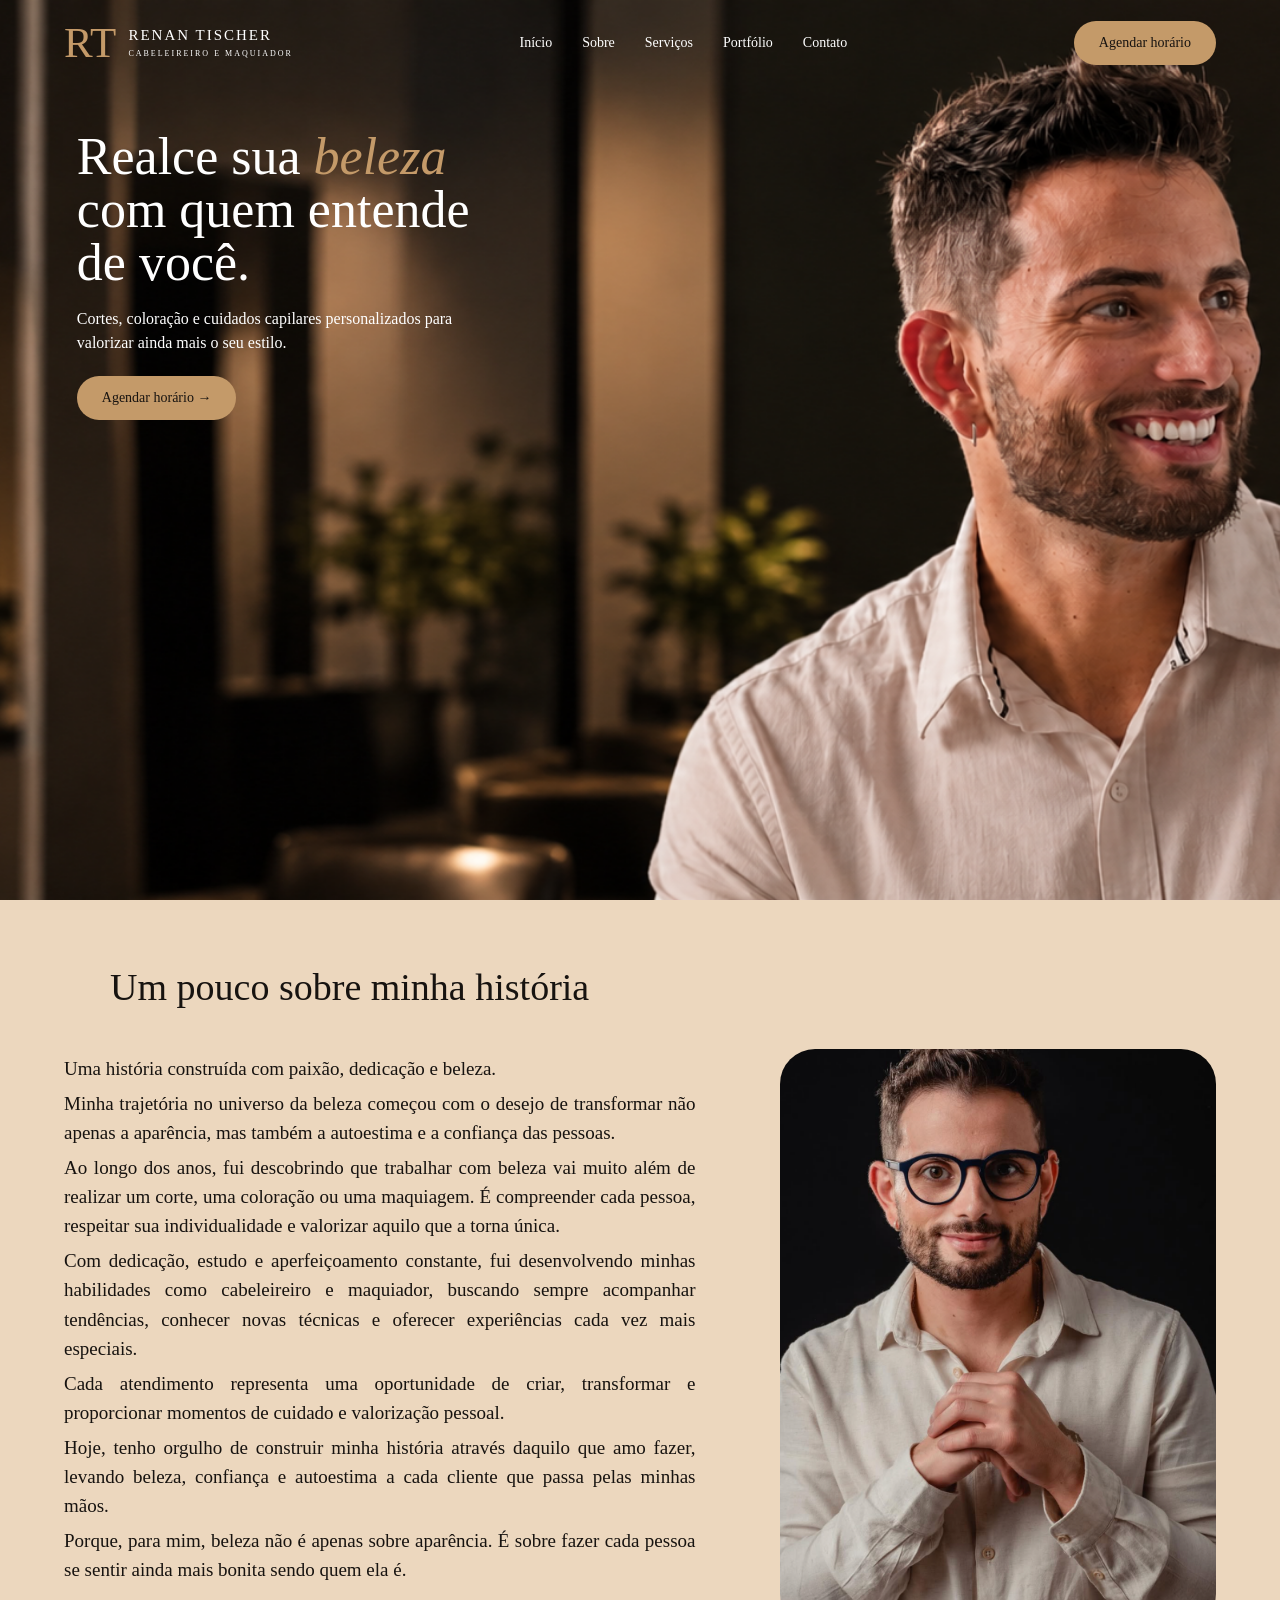
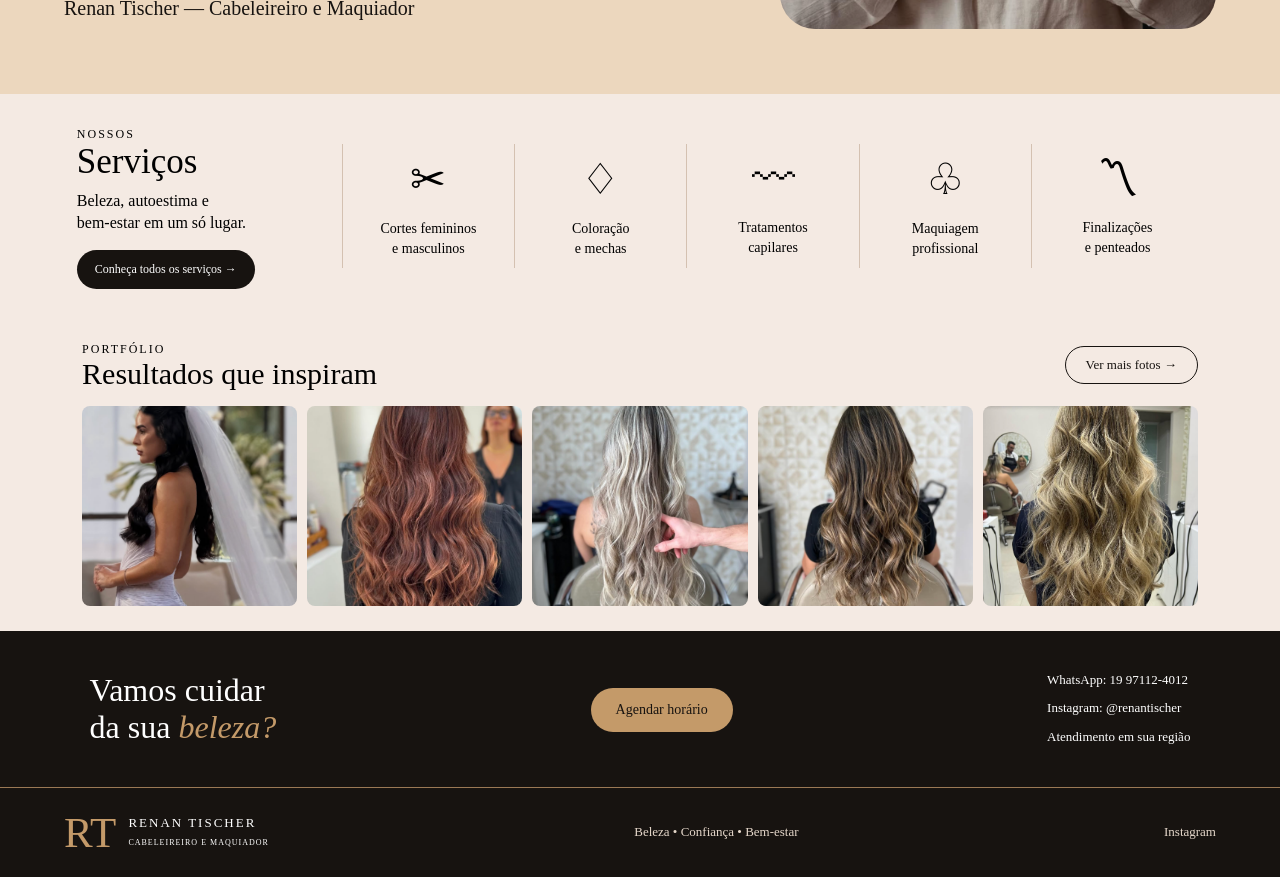
==== index.html @ e6a97f27 "primeiro commit" ====
<!DOCTYPE html>
<html lang="pt-br">
<head>
    <meta charset="UTF-8">
    <meta name="viewport" content="width=device-width, initial-scale=1.0">
    <title>Renan Tischer | Cabeleireiro e Maquiador</title>
    <link rel="stylesheet" href="style.css">
</head>

<body>

    <!-- INÍCIO -->
    <section class="inicio" id="inicio">

        <div class="container-inicio">

        

            <header class="menu">
                <div class="logo">
                    <span>RT</span>
                    <div>
                        <h2>RENAN TISCHER</h2>
                        <p>CABELEIREIRO E MAQUIADOR</p>
                    </div>
                </div>

                <nav>
                    <a href="#inicio">Início</a>
                    <a href="#historia">Sobre</a>
                    <a href="#servicos">Serviços</a>
                    <a href="#portfolio">Portfólio</a>
                    <a href="#contato">Contato</a>
                </nav>

               <a href="#contato" class="btn-whatsapp botao-menu">
                    Agendar horário
                </a>
            </header>

            <div class="conteudo-inicio">
                <div class="texto-inicio">
                    <h1>Realce sua <span>beleza</span><br>
                        com quem entende<br>
                        de você.
                    </h1>

                    <p>
                        Cortes, coloração e cuidados capilares personalizados
                        para valorizar ainda mais o seu estilo.
                    </p>

                    <a href="#contato" class="btn-whatsapp botao-dourado">
                        Agendar horário →
                    </a>
                </div>
            </div>

        </div>

    </section>


    <!-- HISTÓRIA -->
<section class="historia" id="historia">

    <div class="titulo-historia">
        <h2>Um pouco sobre minha história</h2>
    </div>

    <div class="texto-historia">

        <div class="texto-biografia">
            <p>
                Uma história construída com paixão, dedicação e beleza.
            </p>

            <p>
                Minha trajetória no universo da beleza começou com o desejo
                de transformar não apenas a aparência, mas também a autoestima
                e a confiança das pessoas.
            </p>

            <p>
                Ao longo dos anos, fui descobrindo que trabalhar com beleza
                vai muito além de realizar um corte, uma coloração ou uma
                maquiagem. É compreender cada pessoa, respeitar sua
                individualidade e valorizar aquilo que a torna única.
            </p>

            <p>
                Com dedicação, estudo e aperfeiçoamento constante, fui
                desenvolvendo minhas habilidades como cabeleireiro e
                maquiador, buscando sempre acompanhar tendências, conhecer
                novas técnicas e oferecer experiências cada vez mais especiais.
            </p>

            <p>
                Cada atendimento representa uma oportunidade de criar,
                transformar e proporcionar momentos de cuidado e
                valorização pessoal.
            </p>

            <p>
                Hoje, tenho orgulho de construir minha história através
                daquilo que amo fazer, levando beleza, confiança e autoestima
                a cada cliente que passa pelas minhas mãos.
            </p>

            <p>
                Porque, para mim, beleza não é apenas sobre aparência.
                É sobre fazer cada pessoa se sentir ainda mais bonita
                sendo quem ela é.
            </p>

            <h3>Renan Tischer — Cabeleireiro e Maquiador</h3>
        </div>

        <div class="foto-renan">
            <img src="imagens/foto-renan.png" alt="Renan Tischer">
        </div>

    </div>

</section>



    <!-- SERVIÇOS -->
    <section class="servicos" id="servicos">

        <div class="titulo-servicos">
            <span>NOSSOS</span>
            <h2>Serviços</h2>
            <p>Beleza, autoestima e<br> bem-estar em um só lugar.</p>
            <a href="#contato">Conheça todos os serviços →</a>
        </div>

        <div class="lista-servicos">

            <div class="servico">
                <span>✂</span>
                <p>Cortes femininos<br> e masculinos</p>
            </div>

            <div class="servico">
                <span>♢</span>
                <p>Coloração<br> e mechas</p>
            </div>

            <div class="servico">
                <span>〰</span>
                <p>Tratamentos<br> capilares</p>
            </div>

            <div class="servico">
                <span>♧</span>
                <p>Maquiagem<br> profissional</p>
            </div>

            <div class="servico">
                <span>〽</span>
                <p>Finalizações<br> e penteados</p>
            </div>

        </div>

    </section>


    <!-- PORTFÓLIO -->
    <section class="portfolio" id="portfolio">

        <div class="titulo-portfolio">
            <div>
                <span>PORTFÓLIO</span>
                <h2>Resultados que inspiram</h2>
            </div>

            <a href="https://www.instagram.com/renantischer/"
               target="_blank">Ver mais fotos →</a>
        </div>

        <div class="fotos-portfolio">
            <img src="imagens/noiva.png" alt="Penteado de noiva">
            <img src="imagens/penteadofeminino.png" alt="Penteado feminino">
            <img src="imagens/cabelocacheado.png" alt="Cabelos cacheados">
            <img src="imagens/peteadomecha.png" alt="Cabelos com mechas">
            <img src="imagens/loiro.png" alt="Cabelos com mechas">
                
        </div>

    </section>








    <!-- CONTATO -->
    <section class="contato" id="contato">

        <h2>Vamos cuidar<br> da sua <span>beleza?</span></h2>

        <a href="#" target="_blank" class="btn-whatsapp botao-dourado">
            Agendar horário
        </a>

        <div class="informacoes">
            <p>WhatsApp: 19 97112-4012</p>
            <p>Instagram: @renantischer</p>
            <p>Atendimento em sua região</p>
        </div>

    </section>


    <!-- RODAPÉ -->
    <footer>

        <div class="logo-rodape">
            <span>RT</span>
            <div>
                <h3>RENAN TISCHER</h3>
                <small>CABELEIREIRO E MAQUIADOR</small>
            </div>
        </div>

        <p>Beleza • Confiança • Bem-estar</p>

        <a href="https://www.instagram.com/renantischer/"
           target="_blank">Instagram</a>

    </footer>

    <script src="script.js"></script>

</body>
</html>
---- style.css ----
/* CONFIGURAÇÕES GERAIS */

* {
    margin: 0;
    padding: 0;
    box-sizing: border-box;
}

html, body {
    width: 100%;
    min-height: 100%;
}

body {
    overflow-x: hidden;
}

/* INÍCIO */

.inicio {
    width: 100%;
    height: 100vh;
    min-height: 700px;
}

.container-inicio {
    width: 100%;
    height: 100%;
    min-height: 700px;

    background-image: url("imagens/image.png");
    background-size: cover;
    background-position: center center;
    background-repeat: no-repeat;

        color: white;
    position: relative;
}


/* MENU */

.menu {
    width: 100%;
    height: 85px;
    padding: 0 5%;

    display: flex;
    align-items: center;
    justify-content: space-between;
}

.logo,
.logo-rodape {
    display: flex;
    align-items: center;
    gap: 12px;
}

.logo > span,
.logo-rodape > span {
    font-family: Georgia, serif;
    font-size: 43px;
    color: #c49a69;
}

.logo h2 {
    font-size: 15px;
    letter-spacing: 2px;
    font-weight: 400;
}

.logo p {
    font-size: 8px;
    letter-spacing: 2px;
    margin-top: 5px;
}

.menu nav {
    display: flex;
    gap: 30px;
}

.menu nav a {
    color: white;
    text-decoration: none;
    font-size: 14px;
    transition: 0.3s;
}

.menu nav a:hover {
    color: #c49a69;
}

.botao-menu,
.botao-dourado {
    background: #c49a69;
    color: #171310;
    text-decoration: none;
    border-radius: 30px;
    padding: 14px 25px;
    font-size: 14px;
    display: inline-block;
    transition: 0.3s;
}

.botao-menu:hover,
.botao-dourado:hover {
    background: #e0b98b;
}


/* TEXTO INICIAL */

.conteudo-inicio {
    padding: 45px 6%;
}

.texto-inicio {
    max-width: 530px;
}

.texto-inicio h1 {
    font-family: Georgia, serif;
    font-size: 52px;
    font-weight: normal;
    line-height: 1.02;
}

.texto-inicio h1 span,
.contato h2 span {
    color: #c49a69;
    font-style: italic;
}

.texto-inicio p {
    font-size: 16px;
    line-height: 1.5;
    margin: 18px 0;
    max-width: 430px;
}

.botao-dourado {
    margin-top: 3px;
}


/* SERVIÇOS */

.servicos {
    display: flex;
    align-items: center;
    padding: 30px 6%;
    gap: 35px;
    background: #f4eae3;
}

.titulo-servicos {
    min-width: 230px;
}

.titulo-servicos span,
.titulo-portfolio span,
.depoimentos span {
    font-size: 12px;
    letter-spacing: 2px;
}

.titulo-servicos h2,
.titulo-portfolio h2,
.depoimentos h2 {
    font-family: Georgia, serif;
    font-size: 35px;
    font-weight: normal;
}

.titulo-servicos p {
    margin: 8px 0 15px;
    line-height: 1.4;
}

.titulo-servicos a {
    display: inline-block;
    background: #171310;
    color: white;
    text-decoration: none;
    padding: 12px 18px;
    border-radius: 25px;
    font-size: 12px;
}

.lista-servicos {
    flex: 1;
    display: flex;
    justify-content: space-between;
}

.servico {
    flex: 1;
    text-align: center;
    border-left: 1px solid #d4c1b1;
    padding: 10px;
}

.servico span {
    display: block;
    font-size: 43px;
    margin-bottom: 15px;
}

.servico p {
    font-size: 14px;
    line-height: 1.4;
}


/* PORTFÓLIO */

.portfolio {
    padding: 20px 6px 25px;
    background: #f4eae3;
}

.titulo-portfolio {
    display: flex;
    justify-content: space-between;
    align-items: center;
    padding: 0 6%;
    margin-bottom: 15px;
}

.titulo-portfolio h2 {
    font-size: 30px;
}

.titulo-portfolio a {
    text-decoration: none;
    color: #171310;
    border: 1px solid #171310;
    border-radius: 25px;
    padding: 10px 20px;
    font-size: 13px;
}

.fotos-portfolio {
    display: grid;
    grid-template-columns: repeat(5, 1fr);
    gap: 10px;
    padding: 0 6%;
}

.fotos-portfolio img {
    width: 100%;
    height: 200px;
    object-fit: cover;
    border-radius: 8px;
}



/* HISTÓRIA */

.historia {
    width: 100%;
    min-height: 650px;
    background-color: #ecd7be;
    padding: 65px 5%;

}

/* TÍTULO */

.titulo-historia {
    width: 100%;
    margin-bottom: 40px;
    padding-left: 4%;
}

.titulo-historia h2 {
    font-size: 38px;
    font-weight: 400;
    color: #171310;
}

/* CONTEÚDO */

.texto-historia {
    display: flex;
    align-items: center;
    justify-content: space-between;
    gap: 65px;
    width: 100%;
}

/* TEXTO */

.texto-biografia {
    width: 58%;
    color: #171310;
    font-size: 19px;
    line-height: 1.55;
    text-align: justify;
}

.texto-biografia p {
    margin-bottom: 5px;
}

.texto-biografia h3 {
    font-size: 20px;
    font-weight: 400;
    margin-top: 8px;
}

/* FOTO */

.foto-renan {
    margin-left: 20px;
    width: 40%;
    height: 580px;
    overflow: hidden;
    border-radius: 35px;
}

.foto-renan img {
    width: 100%;
    height: 100%;
    object-fit: cover;
    object-position: center;
    display: block;
}



/* CONTATO */

.contato {
    background: #171310;
    color: white;
    padding: 35px 7%;
    display: flex;
    align-items: center;
    justify-content: space-between;
    gap: 20px;
}

.contato h2 {
    font-family: Georgia, serif;
    font-size: 32px;
    font-weight: normal;
}

.informacoes {
    font-size: 13px;
    line-height: 2.2;
}


/* RODAPÉ */

footer {
    background: #171310;
    color: white;
    border-top: 1px solid #9b7955;
    padding: 20px 5%;

    display: flex;
    align-items: center;
    justify-content: space-between;
}

.logo-rodape h3 {
    font-size: 13px;
    font-weight: normal;
    letter-spacing: 2px;
}

.logo-rodape small {
    font-size: 8px;
    letter-spacing: 1px;
}

footer p,
footer a {
    color: #e5d7ca;
    font-size: 13px;
}

footer a {
    text-decoration: none;
}




/* =================================
   RESPONSIVIDADE - TABLETS
================================= */

@media (max-width: 900px) {

    /* MENU */
    .menu {
        padding: 0 3%;
    }

    .menu nav {
        gap: 15px;
    }

    .menu nav a {
        font-size: 12px;
    }

    /* SERVIÇOS */
    .servicos {
        flex-direction: column;
        align-items: flex-start;
    }

    .lista-servicos {
        width: 100%;
    }

    /* PORTFÓLIO */
    .fotos-portfolio {
        grid-template-columns: repeat(3, 1fr);
    }

    /* HISTÓRIA */
    .texto-historia {
        gap: 30px;
    }

    .texto-biografia {
        font-size: 16px;
    }

    .foto-renan {
        margin-left: 0;
    }
}


/* =================================
   RESPONSIVIDADE - CELULARES
================================= */

@media (max-width: 600px) {

    /* INÍCIO */
    .inicio {
        height: 100svh;
        min-height: 600px;
    }

    .container-inicio {
        height: 100%;
        min-height: 600px;
        background-position: 65% center;
    }

    /* MENU */
    .menu {
        height: auto;
        padding: 12px 15px;
        flex-wrap: wrap;
        gap: 12px;
    }

    .logo {
        gap: 6px;
    }

    .logo > span {
        font-size: 32px;
    }

    .logo h2 {
        font-size: 11px;
        letter-spacing: 1px;
    }

    .logo p {
        font-size: 7px;
    }

    .menu nav {
        order: 3;
        width: 100%;
        display: flex;
        gap: 20px;
        overflow-x: auto;
        white-space: nowrap;
        padding: 10px 0;
        scrollbar-width: none;
    }

    .menu nav::-webkit-scrollbar {
        display: none;
    }

    .menu nav a {
        font-size: 12px;
        flex-shrink: 0;
    }

    .botao-menu {
        padding: 10px 13px;
        font-size: 11px;
    }

    /* TEXTO INICIAL */
    .conteudo-inicio {
        padding: 65px 20px;
    }

    .texto-inicio {
        max-width: 100%;
    }

    .texto-inicio h1 {
        font-size: 36px;
        line-height: 1.08;
    }

    .texto-inicio p {
        font-size: 14px;
        max-width: 280px;
    }

    /* HISTÓRIA */
    .historia {
        padding: 40px 6%;
        min-height: auto;
    }

    .titulo-historia {
        padding-left: 0;
        margin-bottom: 25px;
    }

    .titulo-historia h2 {
        font-size: 27px;
    }

    .texto-historia {
        flex-direction: column;
        gap: 25px;
    }

    .texto-biografia {
        width: 100%;
        font-size: 15px;
        line-height: 1.6;
        text-align: left;
    }

    .foto-renan {
        width: 100%;
        height: 350px;
        margin-left: 0;
    }

    /* SERVIÇOS */
    .servicos {
        padding: 35px 6%;
        gap: 25px;
    }

    .titulo-servicos {
        min-width: 0;
    }

    .titulo-servicos h2 {
        font-size: 30px;
    }

    .lista-servicos {
        display: grid;
        grid-template-columns: repeat(2, 1fr);
        width: 100%;
        gap: 15px;
    }

    .servico {
        border-left: none;
        border-bottom: 1px solid #d4c1b1;
        padding: 15px 5px;
    }

    .servico span {
        font-size: 36px;
    }

    /* PORTFÓLIO */
    .portfolio {
        padding: 25px 0;
    }

    .titulo-portfolio {
        flex-direction: column;
        align-items: flex-start;
        gap: 12px;
        padding: 0 6%;
    }

    .titulo-portfolio h2 {
        font-size: 26px;
    }

    .fotos-portfolio {
        grid-template-columns: repeat(2, 1fr);
        gap: 8px;
        padding: 0 15px;
    }

    .fotos-portfolio img {
        height: 160px;
    }

    /* DEPOIMENTOS */
    .depoimentos {
        flex-direction: column;
        align-items: flex-start;
        gap: 20px;
        padding: 30px 6%;
    }

    /* CONTATO */
    .contato {
        flex-direction: column;
        align-items: flex-start;
        padding: 35px 7%;
        gap: 20px;
    }

    .contato h2 {
        font-size: 29px;
    }

    .informacoes {
        font-size: 12px;
    }

    /* RODAPÉ */
    footer {
        flex-direction: column;
        align-items: flex-start;
        gap: 20px;
        padding: 25px 6%;
    }
}


/* =================================
   CELULARES PEQUENOS
================================= */

@media (max-width: 380px) {

    .texto-inicio h1 {
        font-size: 31px;
    }

    .logo h2 {
        font-size: 10px;
    }

    .botao-menu {
        padding: 9px 10px;
        font-size: 10px;
    }

    .titulo-historia h2 {
        font-size: 24px;
    }

    .fotos-portfolio img {
        height: 135px;
    }

}
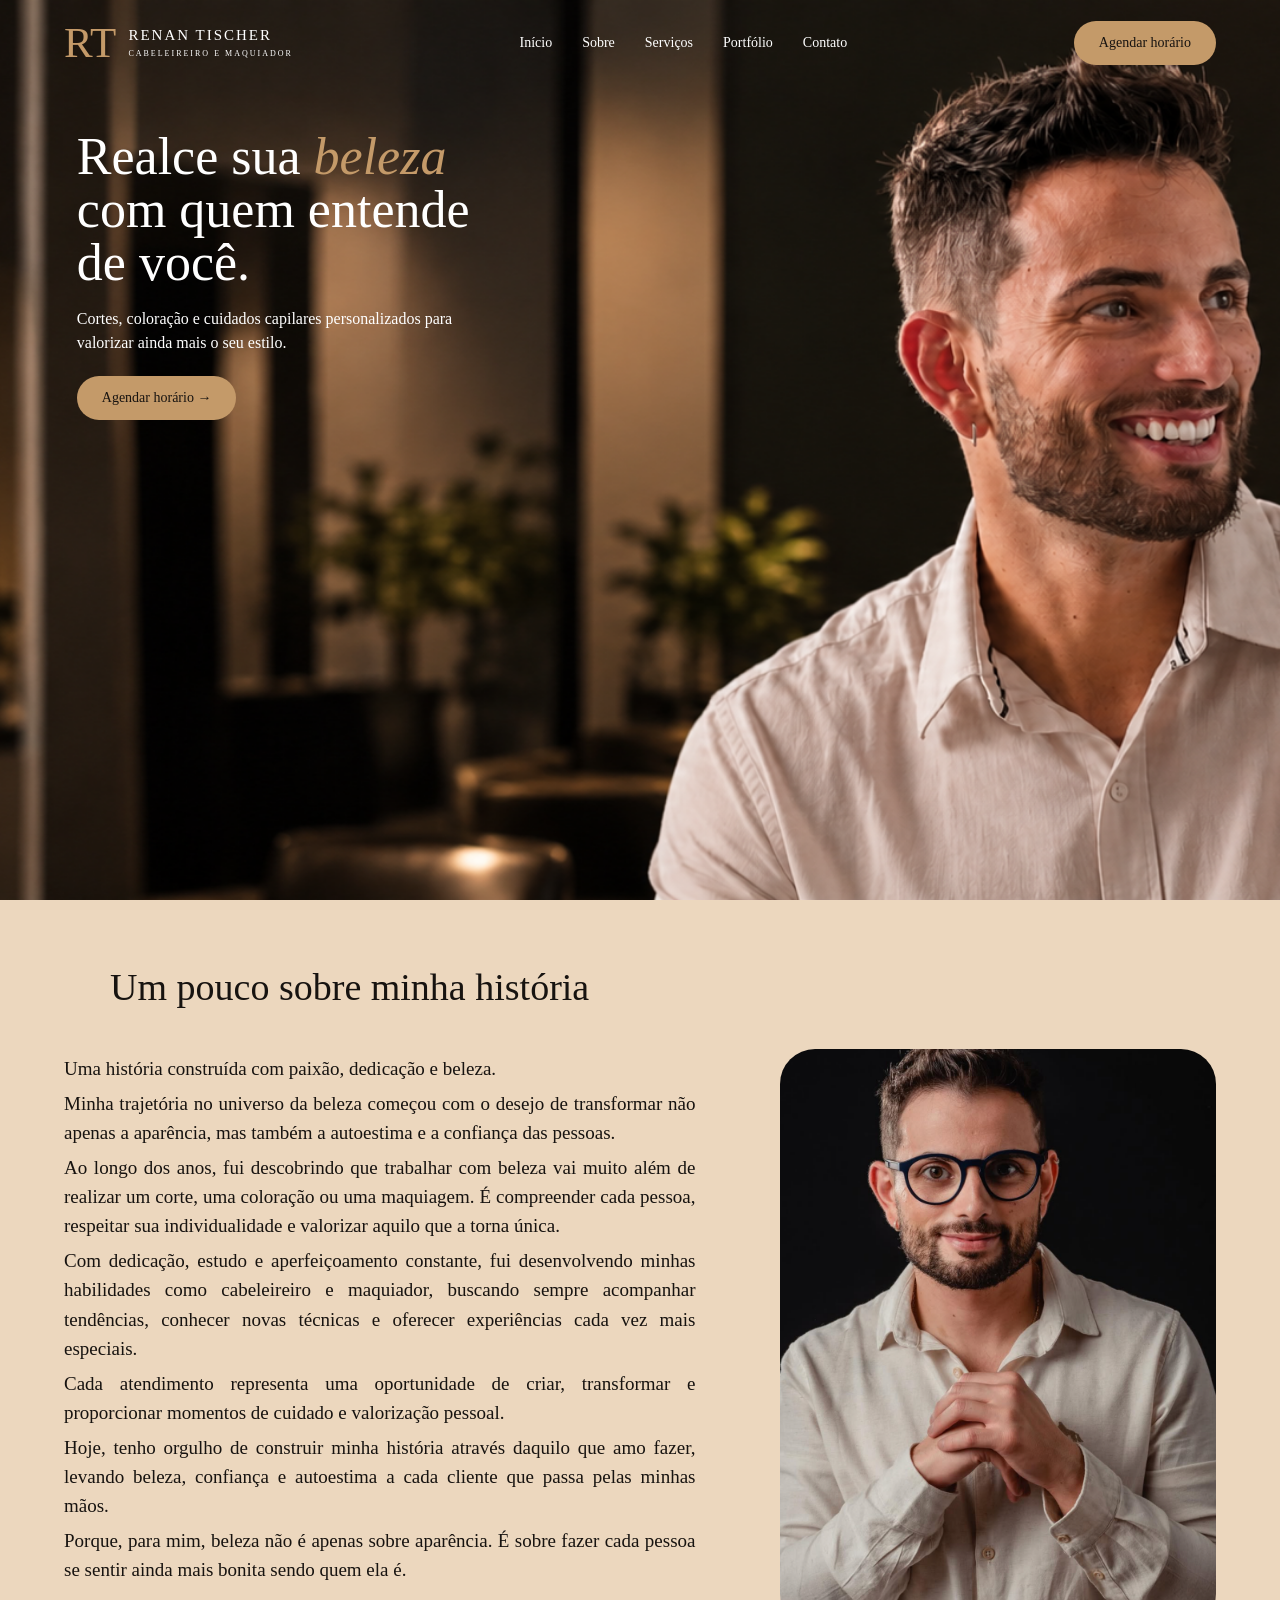
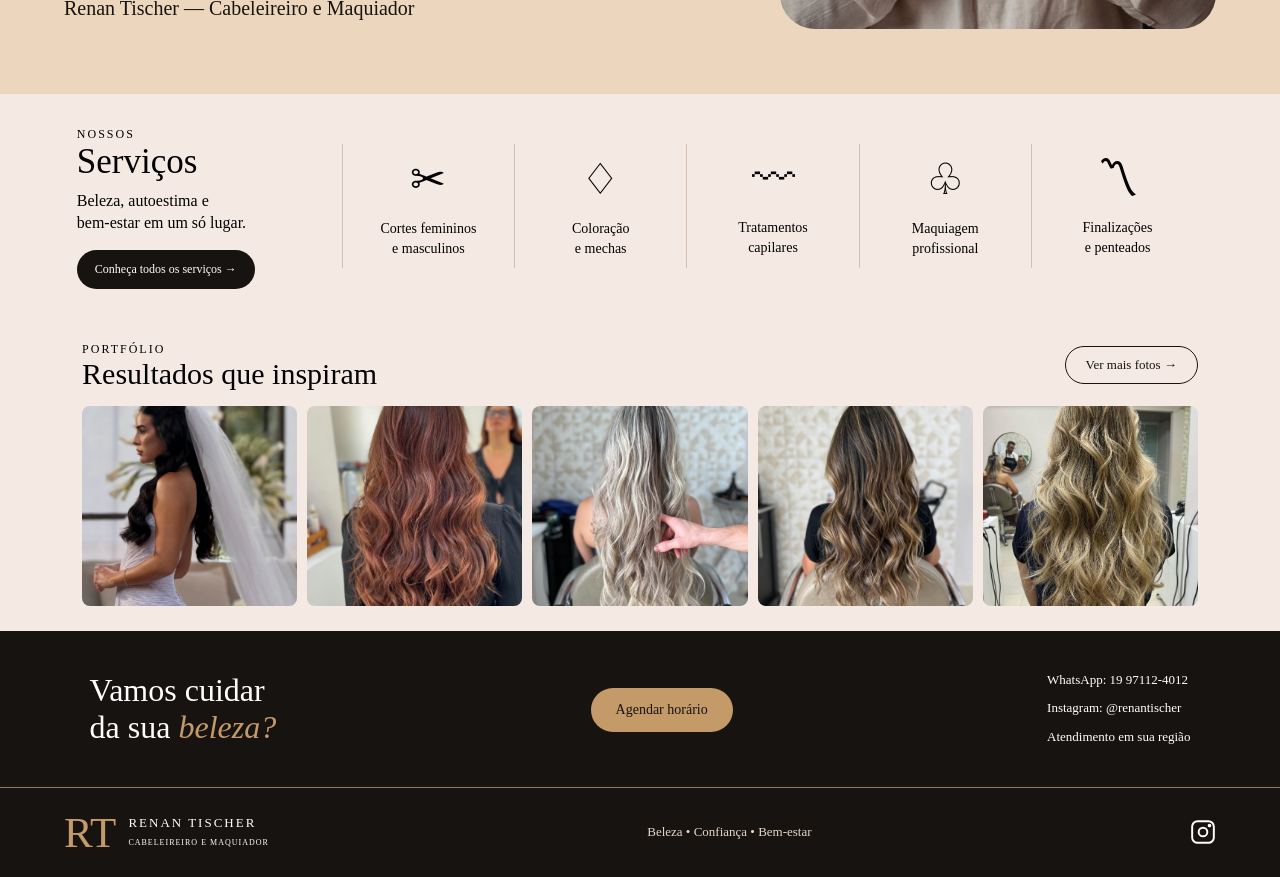
==== commit 4a2f0e5c: "segundo commit" ====
--- a/index.html
+++ b/index.html
@@ -232,7 +232,28 @@
         <p>Beleza • Confiança • Bem-estar</p>
 
         <a href="https://www.instagram.com/renantischer/"
-           target="_blank">Instagram</a>
+            target="_blank"
+            rel="noopener noreferrer"
+            class="instagram-link"
+            aria-label="Instagram de Renan Tischer">
+
+            <svg xmlns="http://www.w3.org/2000/svg"
+                width="26"
+                height="26"
+                viewBox="0 0 24 24"
+                fill="none"
+                stroke="currentColor"
+                stroke-width="1.8"
+                stroke-linecap="round"
+                stroke-linejoin="round">
+
+                <rect x="2" y="2" width="20" height="20" rx="5"/>
+                <circle cx="12" cy="12" r="4"/>
+                <circle cx="18" cy="6" r="0.8" fill="currentColor"/>
+
+            </svg>
+
+        </a>
 
     </footer>
 
--- a/style.css
+++ b/style.css
@@ -389,6 +389,23 @@
 
 footer a {
     text-decoration: none;
+    color: #fff;
+}
+
+footer a:hover {
+    color: #c9a06b;
+}
+
+.instagram-link {
+    display: inline-flex;
+    align-items: center;
+    color: #fff;
+    transition: 0.3s;
+}
+
+.instagram-link:hover {
+    color: #c9a06b;
+    transform: scale(1.1);
 }
 
 
@@ -458,7 +475,7 @@
     .container-inicio {
         height: 100%;
         min-height: 600px;
-        background-position: 65% center;
+        background-position: 80% center;
     }
 
     /* MENU */
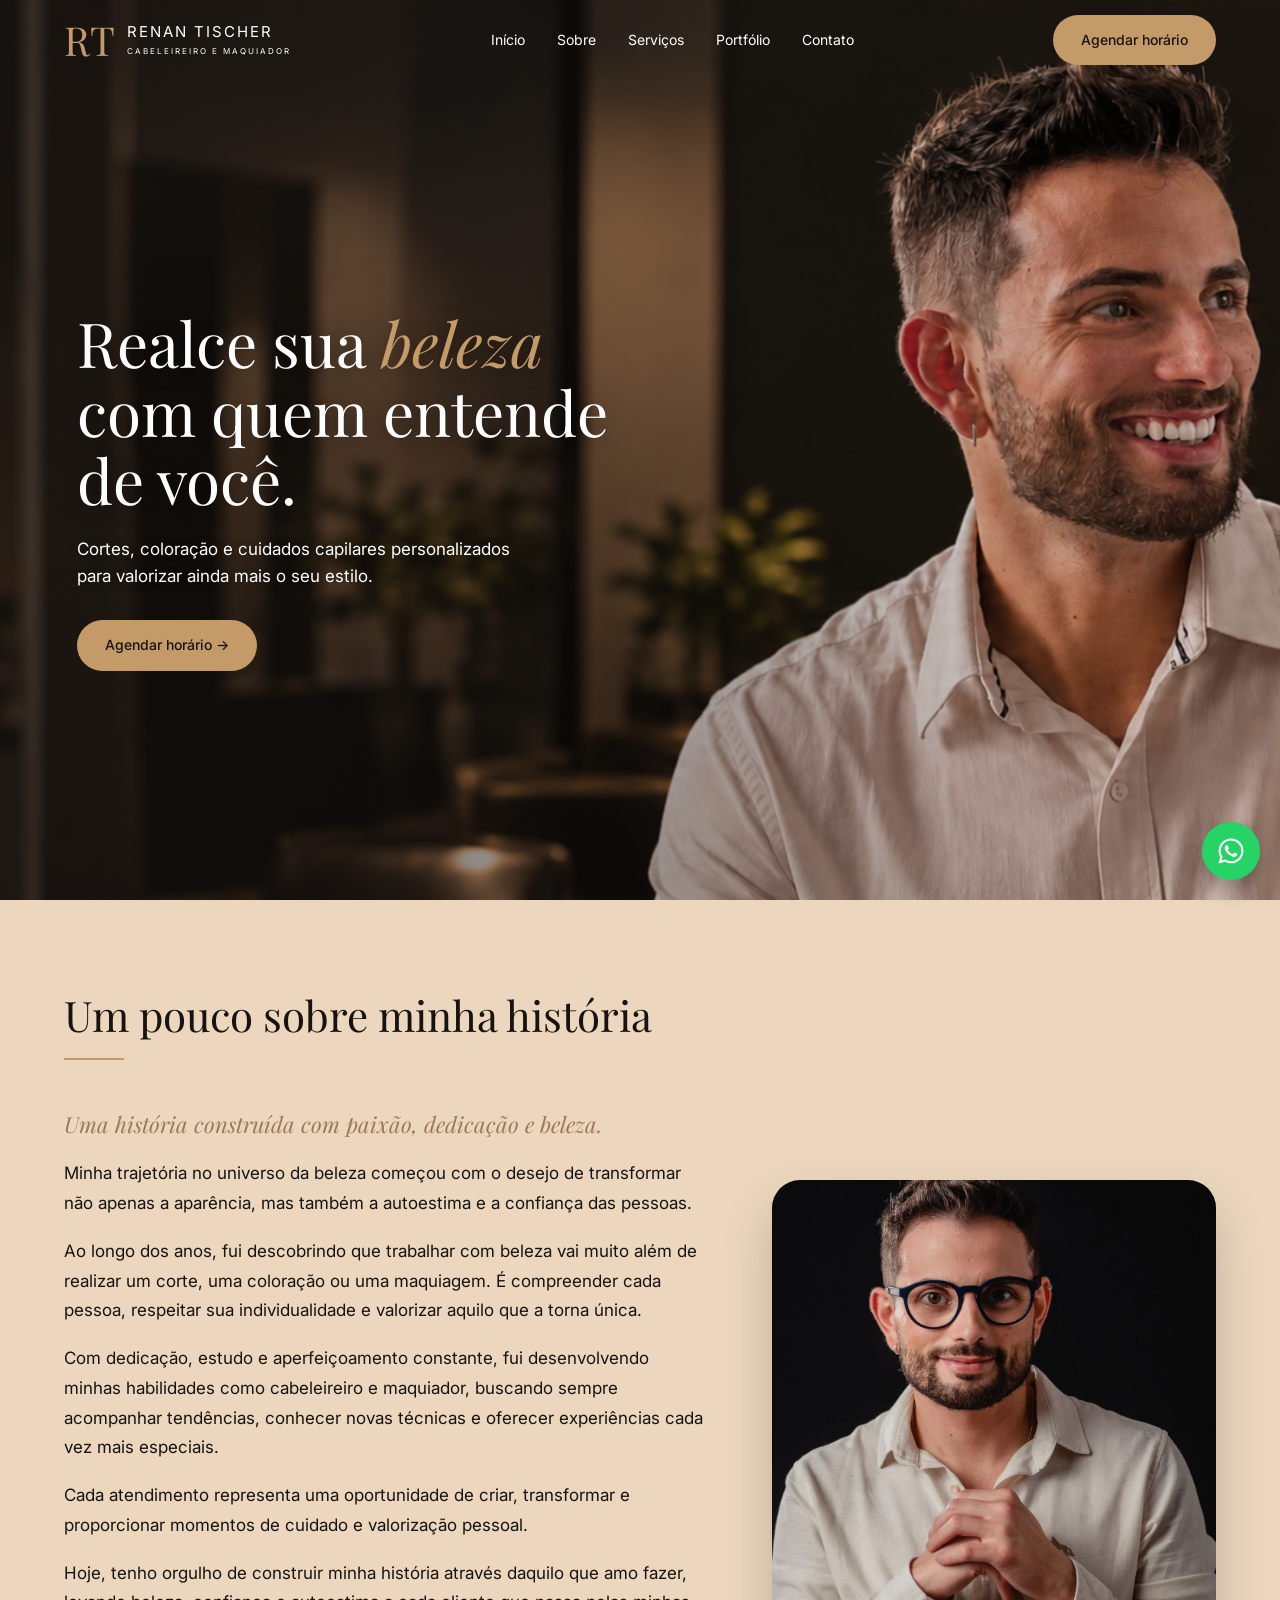
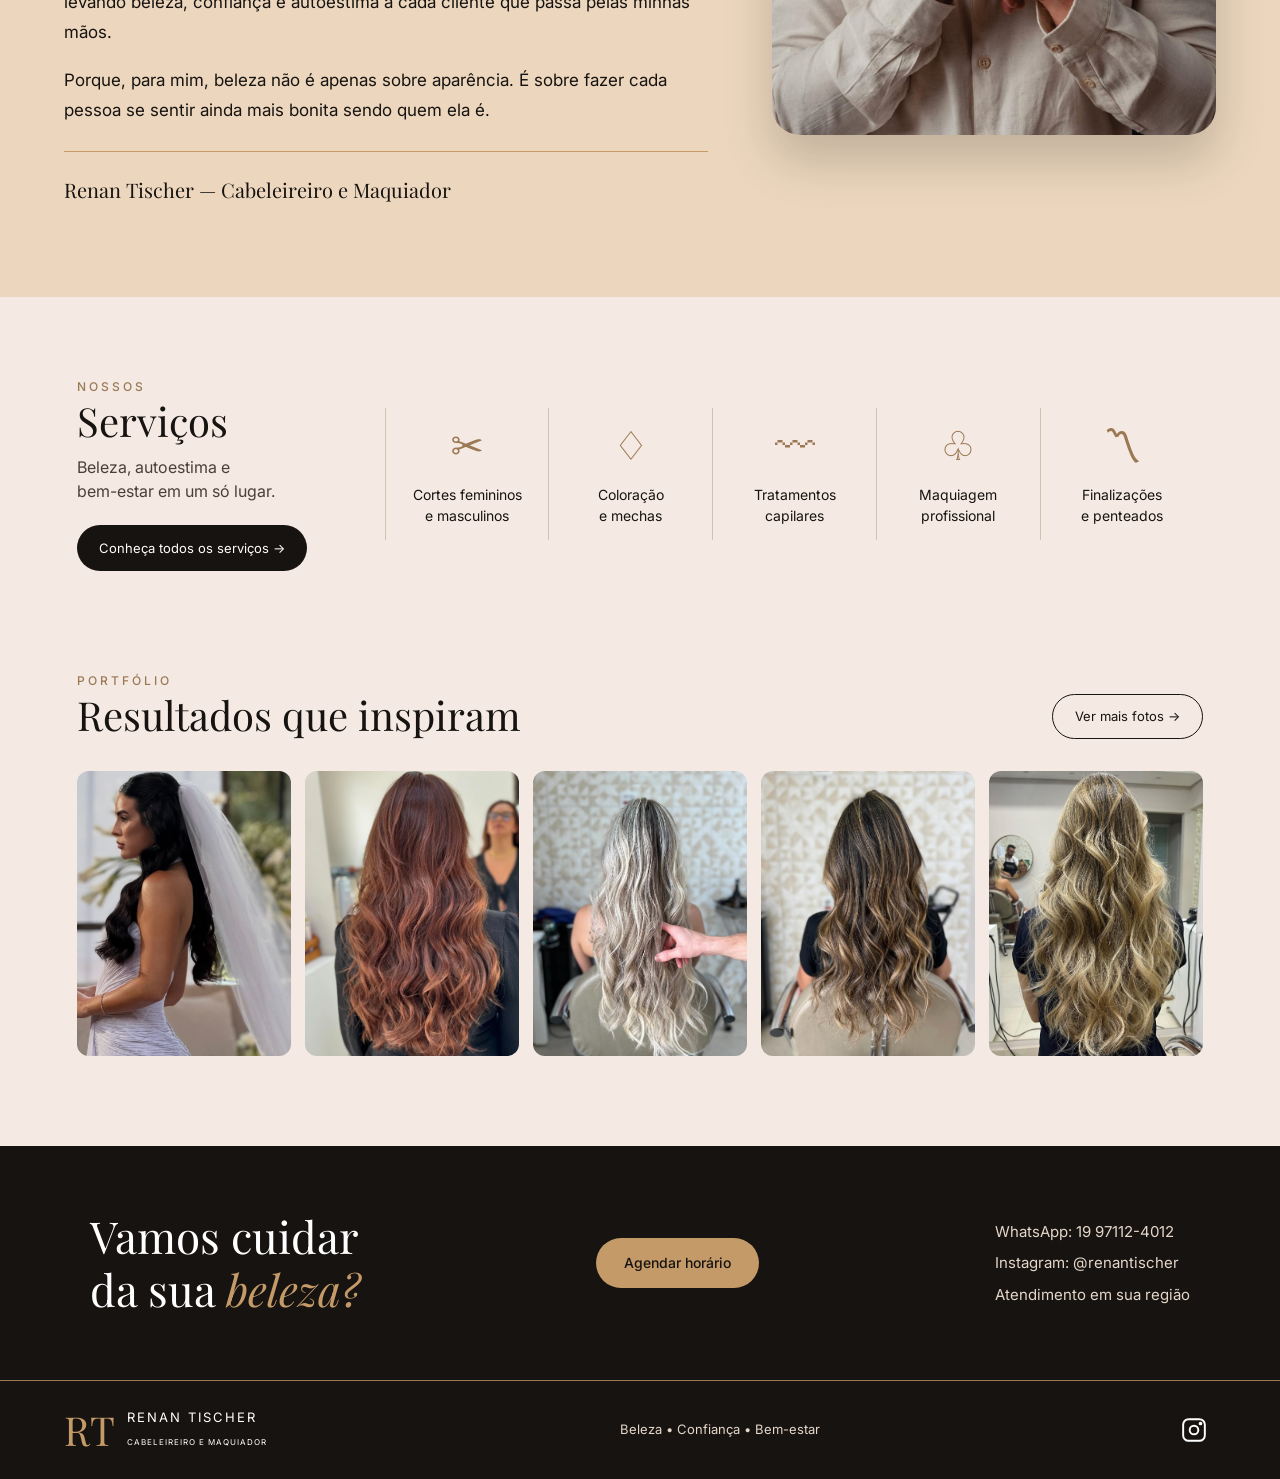
==== commit b6cd29f9: "mudanca claude  commit" ====
--- a/index.html
+++ b/index.html
@@ -1,43 +1,70 @@
-
 <!DOCTYPE html>
 <html lang="pt-br">
 <head>
     <meta charset="UTF-8">
     <meta name="viewport" content="width=device-width, initial-scale=1.0">
     <title>Renan Tischer | Cabeleireiro e Maquiador</title>
+    <meta name="description" content="Renan Tischer, cabeleireiro e maquiador. Cortes, coloração, tratamentos capilares, maquiagem profissional, finalizações e penteados. Agende seu horário pelo WhatsApp.">
+    <meta name="theme-color" content="#171310">
+
+    <!-- Compartilhamento (WhatsApp, Instagram, Facebook) -->
+    <meta property="og:type" content="website">
+    <meta property="og:title" content="Renan Tischer | Cabeleireiro e Maquiador">
+    <meta property="og:description" content="Cortes, coloração e cuidados capilares personalizados para valorizar ainda mais o seu estilo.">
+    <meta property="og:image" content="imagens/image.png">
+
+    <!-- Fontes -->
+    <link rel="preconnect" href="https://fonts.googleapis.com">
+    <link rel="preconnect" href="https://fonts.gstatic.com" crossorigin>
+    <link href="https://fonts.googleapis.com/css2?family=Inter:wght@400;500&family=Playfair+Display:ital,wght@0,400;1,400&display=swap" rel="stylesheet">
+
     <link rel="stylesheet" href="style.css">
+    <script>document.documentElement.classList.add("js");</script>
 </head>
 
 <body>
+
+    <!-- MENU -->
+    <header class="menu" id="menu">
+        <div class="menu-interno">
+
+            <a href="#inicio" class="logo" aria-label="Renan Tischer - Início" style="color:inherit;text-decoration:none;">
+                <span>RT</span>
+                <div>
+                    <h2>RENAN TISCHER</h2>
+                    <p>CABELEIREIRO E MAQUIADOR</p>
+                </div>
+            </a>
+
+            <nav id="navegacao" aria-label="Menu principal">
+                <a href="#inicio">Início</a>
+                <a href="#historia">Sobre</a>
+                <a href="#servicos">Serviços</a>
+                <a href="#portfolio">Portfólio</a>
+                <a href="#contato">Contato</a>
+            </nav>
+
+            <a href="https://wa.me/5519971124012" class="btn-whatsapp botao-menu">
+                Agendar horário
+            </a>
+
+            <button class="menu-toggle" id="menu-toggle" type="button"
+                    aria-label="Abrir menu" aria-expanded="false" aria-controls="navegacao">
+                <span></span>
+                <span></span>
+                <span></span>
+            </button>
+
+        </div>
+    </header>
+
+
+    <main>
 
     <!-- INÍCIO -->
     <section class="inicio" id="inicio">
 
         <div class="container-inicio">
-
-        
-
-            <header class="menu">
-                <div class="logo">
-                    <span>RT</span>
-                    <div>
-                        <h2>RENAN TISCHER</h2>
-                        <p>CABELEIREIRO E MAQUIADOR</p>
-                    </div>
-                </div>
-
-                <nav>
-                    <a href="#inicio">Início</a>
-                    <a href="#historia">Sobre</a>
-                    <a href="#servicos">Serviços</a>
-                    <a href="#portfolio">Portfólio</a>
-                    <a href="#contato">Contato</a>
-                </nav>
-
-               <a href="#contato" class="btn-whatsapp botao-menu">
-                    Agendar horário
-                </a>
-            </header>
 
             <div class="conteudo-inicio">
                 <div class="texto-inicio">
@@ -51,7 +78,7 @@
                         para valorizar ainda mais o seu estilo.
                     </p>
 
-                    <a href="#contato" class="btn-whatsapp botao-dourado">
+                    <a href="https://wa.me/5519971124012" class="btn-whatsapp botao-dourado">
                         Agendar horário →
                     </a>
                 </div>
@@ -63,72 +90,71 @@
 
 
     <!-- HISTÓRIA -->
-<section class="historia" id="historia">
-
-    <div class="titulo-historia">
-        <h2>Um pouco sobre minha história</h2>
-    </div>
-
-    <div class="texto-historia">
-
-        <div class="texto-biografia">
-            <p>
-                Uma história construída com paixão, dedicação e beleza.
-            </p>
-
-            <p>
-                Minha trajetória no universo da beleza começou com o desejo
-                de transformar não apenas a aparência, mas também a autoestima
-                e a confiança das pessoas.
-            </p>
-
-            <p>
-                Ao longo dos anos, fui descobrindo que trabalhar com beleza
-                vai muito além de realizar um corte, uma coloração ou uma
-                maquiagem. É compreender cada pessoa, respeitar sua
-                individualidade e valorizar aquilo que a torna única.
-            </p>
-
-            <p>
-                Com dedicação, estudo e aperfeiçoamento constante, fui
-                desenvolvendo minhas habilidades como cabeleireiro e
-                maquiador, buscando sempre acompanhar tendências, conhecer
-                novas técnicas e oferecer experiências cada vez mais especiais.
-            </p>
-
-            <p>
-                Cada atendimento representa uma oportunidade de criar,
-                transformar e proporcionar momentos de cuidado e
-                valorização pessoal.
-            </p>
-
-            <p>
-                Hoje, tenho orgulho de construir minha história através
-                daquilo que amo fazer, levando beleza, confiança e autoestima
-                a cada cliente que passa pelas minhas mãos.
-            </p>
-
-            <p>
-                Porque, para mim, beleza não é apenas sobre aparência.
-                É sobre fazer cada pessoa se sentir ainda mais bonita
-                sendo quem ela é.
-            </p>
-
-            <h3>Renan Tischer — Cabeleireiro e Maquiador</h3>
-        </div>
-
-        <div class="foto-renan">
-            <img src="imagens/foto-renan.png" alt="Renan Tischer">
-        </div>
-
-    </div>
-
-</section>
-
+    <section class="historia" id="historia">
+
+        <div class="titulo-historia aparecer">
+            <h2>Um pouco sobre minha história</h2>
+        </div>
+
+        <div class="texto-historia aparecer">
+
+            <div class="texto-biografia">
+                <p>
+                    Uma história construída com paixão, dedicação e beleza.
+                </p>
+
+                <p>
+                    Minha trajetória no universo da beleza começou com o desejo
+                    de transformar não apenas a aparência, mas também a autoestima
+                    e a confiança das pessoas.
+                </p>
+
+                <p>
+                    Ao longo dos anos, fui descobrindo que trabalhar com beleza
+                    vai muito além de realizar um corte, uma coloração ou uma
+                    maquiagem. É compreender cada pessoa, respeitar sua
+                    individualidade e valorizar aquilo que a torna única.
+                </p>
+
+                <p>
+                    Com dedicação, estudo e aperfeiçoamento constante, fui
+                    desenvolvendo minhas habilidades como cabeleireiro e
+                    maquiador, buscando sempre acompanhar tendências, conhecer
+                    novas técnicas e oferecer experiências cada vez mais especiais.
+                </p>
+
+                <p>
+                    Cada atendimento representa uma oportunidade de criar,
+                    transformar e proporcionar momentos de cuidado e
+                    valorização pessoal.
+                </p>
+
+                <p>
+                    Hoje, tenho orgulho de construir minha história através
+                    daquilo que amo fazer, levando beleza, confiança e autoestima
+                    a cada cliente que passa pelas minhas mãos.
+                </p>
+
+                <p>
+                    Porque, para mim, beleza não é apenas sobre aparência.
+                    É sobre fazer cada pessoa se sentir ainda mais bonita
+                    sendo quem ela é.
+                </p>
+
+                <h3>Renan Tischer — Cabeleireiro e Maquiador</h3>
+            </div>
+
+            <div class="foto-renan">
+                <img src="imagens/foto-renan.png" alt="Renan Tischer" loading="lazy">
+            </div>
+
+        </div>
+
+    </section>
 
 
     <!-- SERVIÇOS -->
-    <section class="servicos" id="servicos">
+    <section class="servicos aparecer" id="servicos">
 
         <div class="titulo-servicos">
             <span>NOSSOS</span>
@@ -140,27 +166,27 @@
         <div class="lista-servicos">
 
             <div class="servico">
-                <span>✂</span>
+                <span aria-hidden="true">✂</span>
                 <p>Cortes femininos<br> e masculinos</p>
             </div>
 
             <div class="servico">
-                <span>♢</span>
+                <span aria-hidden="true">♢</span>
                 <p>Coloração<br> e mechas</p>
             </div>
 
             <div class="servico">
-                <span>〰</span>
+                <span aria-hidden="true">〰</span>
                 <p>Tratamentos<br> capilares</p>
             </div>
 
             <div class="servico">
-                <span>♧</span>
+                <span aria-hidden="true">♧</span>
                 <p>Maquiagem<br> profissional</p>
             </div>
 
             <div class="servico">
-                <span>〽</span>
+                <span aria-hidden="true">〽</span>
                 <p>Finalizações<br> e penteados</p>
             </div>
 
@@ -172,32 +198,25 @@
     <!-- PORTFÓLIO -->
     <section class="portfolio" id="portfolio">
 
-        <div class="titulo-portfolio">
+        <div class="titulo-portfolio aparecer">
             <div>
                 <span>PORTFÓLIO</span>
                 <h2>Resultados que inspiram</h2>
             </div>
 
             <a href="https://www.instagram.com/renantischer/"
-               target="_blank">Ver mais fotos →</a>
-        </div>
-
-        <div class="fotos-portfolio">
-            <img src="imagens/noiva.png" alt="Penteado de noiva">
-            <img src="imagens/penteadofeminino.png" alt="Penteado feminino">
-            <img src="imagens/cabelocacheado.png" alt="Cabelos cacheados">
-            <img src="imagens/peteadomecha.png" alt="Cabelos com mechas">
-            <img src="imagens/loiro.png" alt="Cabelos com mechas">
-                
-        </div>
-
-    </section>
-
-
-
-
-
-
+               target="_blank" rel="noopener noreferrer">Ver mais fotos →</a>
+        </div>
+
+        <div class="fotos-portfolio aparecer">
+            <img src="imagens/noiva.png" alt="Penteado de noiva" loading="lazy">
+            <img src="imagens/penteadofeminino.png" alt="Penteado feminino" loading="lazy">
+            <img src="imagens/cabelocacheado.png" alt="Cabelos cacheados" loading="lazy">
+            <img src="imagens/peteadomecha.png" alt="Cabelos com mechas" loading="lazy">
+            <img src="imagens/loiro.png" alt="Cabelos loiros" loading="lazy">
+        </div>
+
+    </section>
 
 
     <!-- CONTATO -->
@@ -205,7 +224,7 @@
 
         <h2>Vamos cuidar<br> da sua <span>beleza?</span></h2>
 
-        <a href="#" target="_blank" class="btn-whatsapp botao-dourado">
+        <a href="https://wa.me/5519971124012" class="btn-whatsapp botao-dourado">
             Agendar horário
         </a>
 
@@ -216,6 +235,8 @@
         </div>
 
     </section>
+
+    </main>
 
 
     <!-- RODAPÉ -->
@@ -245,7 +266,8 @@
                 stroke="currentColor"
                 stroke-width="1.8"
                 stroke-linecap="round"
-                stroke-linejoin="round">
+                stroke-linejoin="round"
+                aria-hidden="true">
 
                 <rect x="2" y="2" width="20" height="20" rx="5"/>
                 <circle cx="12" cy="12" r="4"/>
@@ -257,6 +279,13 @@
 
     </footer>
 
+    <!-- Botão flutuante do WhatsApp -->
+    <a href="https://wa.me/5519971124012" class="btn-whatsapp whatsapp-flutuante" aria-label="Agendar horário pelo WhatsApp">
+        <svg xmlns="http://www.w3.org/2000/svg" width="30" height="30" viewBox="0 0 24 24" fill="currentColor" aria-hidden="true">
+            <path d="M12.04 2C6.58 2 2.13 6.45 2.13 11.91c0 1.75.46 3.45 1.32 4.95L2.05 22l5.25-1.38a9.9 9.9 0 0 0 4.74 1.21h.01c5.46 0 9.91-4.45 9.91-9.91A9.84 9.84 0 0 0 12.04 2zm0 18.15h-.01a8.2 8.2 0 0 1-4.19-1.15l-.3-.18-3.12.82.83-3.04-.2-.31a8.2 8.2 0 0 1-1.26-4.38c0-4.54 3.7-8.24 8.25-8.24a8.2 8.2 0 0 1 8.24 8.25c0 4.54-3.7 8.23-8.24 8.23zm4.52-6.16c-.25-.12-1.47-.72-1.69-.81-.23-.08-.39-.12-.56.12-.17.25-.64.81-.78.97-.14.17-.29.19-.54.06-.25-.12-1.05-.39-2-1.23-.74-.66-1.23-1.47-1.38-1.72-.14-.25-.02-.38.11-.5.11-.11.25-.29.37-.43.12-.14.17-.25.25-.41.08-.17.04-.31-.02-.43-.06-.12-.56-1.34-.76-1.84-.2-.48-.4-.42-.56-.42h-.48c-.17 0-.43.06-.66.31-.23.25-.87.85-.87 2.07s.89 2.4 1.01 2.56c.12.17 1.75 2.67 4.23 3.74.59.26 1.05.41 1.41.52.59.19 1.13.16 1.56.1.48-.07 1.47-.6 1.67-1.18.21-.58.21-1.07.14-1.18-.06-.1-.23-.16-.48-.29z"/>
+        </svg>
+    </a>
+
     <script src="script.js"></script>
 
 </body>
--- a/style.css
+++ b/style.css
@@ -1,326 +1,365 @@
-
-/* CONFIGURAÇÕES GERAIS */
-
-* {
+/* =========================================================
+   RENAN TISCHER | CABELEIREIRO E MAQUIADOR
+   ========================================================= */
+
+:root {
+    --dourado: #c49a69;
+    --dourado-claro: #e0b98b;
+    --dourado-escuro: #9b7955;
+    --escuro: #171310;
+    --creme: #f4eae3;
+    --bege: #ecd7be;
+    --linha: #d4c1b1;
+    --branco: #ffffff;
+
+    --fonte-titulo: "Playfair Display", Georgia, "Times New Roman", serif;
+    --fonte-texto: "Inter", system-ui, -apple-system, "Segoe UI", Roboto, Arial, sans-serif;
+
+    --largura-max: 1200px;
+    --altura-menu: 80px;
+}
+
+/* ---------- BASE ---------- */
+
+*,
+*::before,
+*::after {
     margin: 0;
     padding: 0;
     box-sizing: border-box;
 }
 
-html, body {
+html {
+    scroll-behavior: smooth;
+    -webkit-text-size-adjust: 100%;
+}
+
+body {
+    font-family: var(--fonte-texto);
+    color: var(--escuro);
+    background: var(--creme);
+    line-height: 1.6;
+    overflow-x: hidden;
+    -webkit-font-smoothing: antialiased;
+}
+
+img {
+    display: block;
+    max-width: 100%;
+}
+
+a {
+    -webkit-tap-highlight-color: transparent;
+}
+
+section[id] {
+    scroll-margin-top: 70px;
+}
+
+.container {
     width: 100%;
-    min-height: 100%;
-}
-
-body {
-    overflow-x: hidden;
-}
-
-/* INÍCIO */
+    max-width: var(--largura-max);
+    margin: 0 auto;
+    padding: 0 24px;
+}
+
+:focus-visible {
+    outline: 2px solid var(--dourado);
+    outline-offset: 3px;
+}
+
+/* ---------- BOTÕES ---------- */
+
+.botao-menu,
+.botao-dourado {
+    display: inline-flex;
+    align-items: center;
+    justify-content: center;
+    background: var(--dourado);
+    color: var(--escuro);
+    text-decoration: none;
+    font-weight: 500;
+    font-size: 14px;
+    border-radius: 999px;
+    padding: 14px 28px;
+    transition: background 0.3s, transform 0.3s, box-shadow 0.3s;
+}
+
+.botao-menu:hover,
+.botao-dourado:hover {
+    background: var(--dourado-claro);
+    transform: translateY(-2px);
+    box-shadow: 0 8px 20px rgba(196, 154, 105, 0.35);
+}
+
+/* ---------- MENU ---------- */
+
+.menu {
+    position: fixed;
+    top: 0;
+    left: 0;
+    width: 100%;
+    z-index: 100;
+    transition: background 0.3s, box-shadow 0.3s;
+    color: var(--branco);
+}
+
+.menu.rolado,
+.menu.aberto {
+    background: rgba(23, 19, 16, 0.96);
+    box-shadow: 0 2px 20px rgba(0, 0, 0, 0.25);
+}
+
+@supports (backdrop-filter: blur(10px)) {
+    .menu.rolado {
+        background: rgba(23, 19, 16, 0.85);
+        backdrop-filter: blur(10px);
+    }
+}
+
+.menu-interno {
+    display: flex;
+    align-items: center;
+    justify-content: space-between;
+    gap: 24px;
+    height: var(--altura-menu);
+    max-width: 1400px;
+    margin: 0 auto;
+    padding: 0 5%;
+}
+
+.logo,
+.logo-rodape {
+    display: flex;
+    align-items: center;
+    gap: 12px;
+}
+
+.logo > span,
+.logo-rodape > span {
+    font-family: var(--fonte-titulo);
+    font-size: 40px;
+    line-height: 1;
+    color: var(--dourado);
+}
+
+.logo h2 {
+    font-size: 15px;
+    letter-spacing: 2px;
+    font-weight: 400;
+    line-height: 1.2;
+}
+
+.logo p {
+    font-size: 8px;
+    letter-spacing: 2px;
+    margin-top: 4px;
+}
+
+.menu nav {
+    display: flex;
+    gap: 32px;
+}
+
+.menu nav a {
+    position: relative;
+    color: var(--branco);
+    text-decoration: none;
+    font-size: 14px;
+    padding: 6px 0;
+    transition: color 0.3s;
+}
+
+.menu nav a::after {
+    content: "";
+    position: absolute;
+    left: 0;
+    bottom: 0;
+    width: 0;
+    height: 1px;
+    background: var(--dourado);
+    transition: width 0.3s;
+}
+
+.menu nav a:hover {
+    color: var(--dourado);
+}
+
+.menu nav a:hover::after {
+    width: 100%;
+}
+
+/* botão hambúrguer (só aparece no celular/tablet) */
+
+.menu-toggle {
+    display: none;
+    width: 44px;
+    height: 44px;
+    background: none;
+    border: 0;
+    cursor: pointer;
+    position: relative;
+    flex-shrink: 0;
+}
+
+.menu-toggle span {
+    position: absolute;
+    left: 10px;
+    width: 24px;
+    height: 2px;
+    background: var(--branco);
+    border-radius: 2px;
+    transition: transform 0.3s, opacity 0.3s, top 0.3s;
+}
+
+.menu-toggle span:nth-child(1) { top: 14px; }
+.menu-toggle span:nth-child(2) { top: 21px; }
+.menu-toggle span:nth-child(3) { top: 28px; }
+
+.menu.aberto .menu-toggle span:nth-child(1) { top: 21px; transform: rotate(45deg); }
+.menu.aberto .menu-toggle span:nth-child(2) { opacity: 0; }
+.menu.aberto .menu-toggle span:nth-child(3) { top: 21px; transform: rotate(-45deg); }
+
+/* ---------- INÍCIO ---------- */
 
 .inicio {
     width: 100%;
-    height: 100vh;
-    min-height: 700px;
+    min-height: 100vh;
+    min-height: 100svh;
 }
 
 .container-inicio {
+    position: relative;
     width: 100%;
-    height: 100%;
-    min-height: 700px;
-
+    min-height: inherit;
+    display: flex;
+    align-items: center;
     background-image: url("imagens/image.png");
     background-size: cover;
     background-position: center center;
     background-repeat: no-repeat;
-
-        color: white;
+    color: var(--branco);
+    padding-top: var(--altura-menu);
+}
+
+/* camada escura para o texto ficar sempre legível */
+.container-inicio::before {
+    content: "";
+    position: absolute;
+    inset: 0;
+    background: linear-gradient(90deg, rgba(23, 19, 16, 0.75) 0%, rgba(23, 19, 16, 0.35) 55%, rgba(23, 19, 16, 0.05) 100%);
+    pointer-events: none;
+}
+
+.conteudo-inicio {
     position: relative;
-}
-
-
-/* MENU */
-
-.menu {
+    z-index: 1;
     width: 100%;
-    height: 85px;
-    padding: 0 5%;
-
-    display: flex;
-    align-items: center;
-    justify-content: space-between;
-}
-
-.logo,
-.logo-rodape {
-    display: flex;
-    align-items: center;
-    gap: 12px;
-}
-
-.logo > span,
-.logo-rodape > span {
-    font-family: Georgia, serif;
-    font-size: 43px;
-    color: #c49a69;
-}
-
-.logo h2 {
-    font-size: 15px;
-    letter-spacing: 2px;
+    padding: 40px 6%;
+}
+
+.texto-inicio {
+    max-width: 580px;
+}
+
+.texto-inicio h1 {
+    font-family: var(--fonte-titulo);
+    font-size: clamp(36px, 5vw, 62px);
     font-weight: 400;
-}
-
-.logo p {
-    font-size: 8px;
-    letter-spacing: 2px;
-    margin-top: 5px;
-}
-
-.menu nav {
-    display: flex;
-    gap: 30px;
-}
-
-.menu nav a {
-    color: white;
-    text-decoration: none;
-    font-size: 14px;
-    transition: 0.3s;
-}
-
-.menu nav a:hover {
-    color: #c49a69;
-}
-
-.botao-menu,
-.botao-dourado {
-    background: #c49a69;
-    color: #171310;
-    text-decoration: none;
-    border-radius: 30px;
-    padding: 14px 25px;
-    font-size: 14px;
-    display: inline-block;
-    transition: 0.3s;
-}
-
-.botao-menu:hover,
-.botao-dourado:hover {
-    background: #e0b98b;
-}
-
-
-/* TEXTO INICIAL */
-
-.conteudo-inicio {
-    padding: 45px 6%;
-}
-
-.texto-inicio {
-    max-width: 530px;
-}
-
-.texto-inicio h1 {
-    font-family: Georgia, serif;
-    font-size: 52px;
-    font-weight: normal;
-    line-height: 1.02;
+    line-height: 1.1;
+    text-shadow: 0 2px 20px rgba(0, 0, 0, 0.35);
 }
 
 .texto-inicio h1 span,
 .contato h2 span {
-    color: #c49a69;
+    color: var(--dourado);
     font-style: italic;
 }
 
 .texto-inicio p {
-    font-size: 16px;
+    font-size: 17px;
+    line-height: 1.6;
+    margin: 22px 0 30px;
+    max-width: 460px;
+    text-shadow: 0 1px 10px rgba(0, 0, 0, 0.4);
+}
+
+/* ---------- HISTÓRIA ---------- */
+
+.historia {
+    background: var(--bege);
+    padding: 90px 5%;
+}
+
+.titulo-historia,
+.texto-historia {
+    max-width: var(--largura-max);
+    margin-left: auto;
+    margin-right: auto;
+}
+
+.titulo-historia {
+    margin-bottom: 48px;
+}
+
+.titulo-historia h2 {
+    font-family: var(--fonte-titulo);
+    font-size: clamp(28px, 4vw, 42px);
+    font-weight: 400;
+    line-height: 1.2;
+    color: var(--escuro);
+}
+
+.titulo-historia h2::after {
+    content: "";
+    display: block;
+    width: 60px;
+    height: 2px;
+    background: var(--dourado);
+    margin-top: 18px;
+}
+
+.texto-historia {
+    display: flex;
+    align-items: center;
+    justify-content: space-between;
+    gap: 64px;
+}
+
+.texto-biografia {
+    flex: 1 1 58%;
+    color: var(--escuro);
+    font-size: 17px;
+    line-height: 1.75;
+}
+
+.texto-biografia p {
+    margin-bottom: 18px;
+}
+
+.texto-biografia p:first-child {
+    font-family: var(--fonte-titulo);
+    font-style: italic;
+    font-size: 22px;
     line-height: 1.5;
-    margin: 18px 0;
-    max-width: 430px;
-}
-
-.botao-dourado {
-    margin-top: 3px;
-}
-
-
-/* SERVIÇOS */
-
-.servicos {
-    display: flex;
-    align-items: center;
-    padding: 30px 6%;
-    gap: 35px;
-    background: #f4eae3;
-}
-
-.titulo-servicos {
-    min-width: 230px;
-}
-
-.titulo-servicos span,
-.titulo-portfolio span,
-.depoimentos span {
-    font-size: 12px;
-    letter-spacing: 2px;
-}
-
-.titulo-servicos h2,
-.titulo-portfolio h2,
-.depoimentos h2 {
-    font-family: Georgia, serif;
-    font-size: 35px;
-    font-weight: normal;
-}
-
-.titulo-servicos p {
-    margin: 8px 0 15px;
-    line-height: 1.4;
-}
-
-.titulo-servicos a {
-    display: inline-block;
-    background: #171310;
-    color: white;
-    text-decoration: none;
-    padding: 12px 18px;
-    border-radius: 25px;
-    font-size: 12px;
-}
-
-.lista-servicos {
-    flex: 1;
-    display: flex;
-    justify-content: space-between;
-}
-
-.servico {
-    flex: 1;
-    text-align: center;
-    border-left: 1px solid #d4c1b1;
-    padding: 10px;
-}
-
-.servico span {
-    display: block;
-    font-size: 43px;
-    margin-bottom: 15px;
-}
-
-.servico p {
-    font-size: 14px;
-    line-height: 1.4;
-}
-
-
-/* PORTFÓLIO */
-
-.portfolio {
-    padding: 20px 6px 25px;
-    background: #f4eae3;
-}
-
-.titulo-portfolio {
-    display: flex;
-    justify-content: space-between;
-    align-items: center;
-    padding: 0 6%;
-    margin-bottom: 15px;
-}
-
-.titulo-portfolio h2 {
-    font-size: 30px;
-}
-
-.titulo-portfolio a {
-    text-decoration: none;
-    color: #171310;
-    border: 1px solid #171310;
-    border-radius: 25px;
-    padding: 10px 20px;
-    font-size: 13px;
-}
-
-.fotos-portfolio {
-    display: grid;
-    grid-template-columns: repeat(5, 1fr);
-    gap: 10px;
-    padding: 0 6%;
-}
-
-.fotos-portfolio img {
-    width: 100%;
-    height: 200px;
-    object-fit: cover;
-    border-radius: 8px;
-}
-
-
-
-/* HISTÓRIA */
-
-.historia {
-    width: 100%;
-    min-height: 650px;
-    background-color: #ecd7be;
-    padding: 65px 5%;
-
-}
-
-/* TÍTULO */
-
-.titulo-historia {
-    width: 100%;
-    margin-bottom: 40px;
-    padding-left: 4%;
-}
-
-.titulo-historia h2 {
-    font-size: 38px;
-    font-weight: 400;
-    color: #171310;
-}
-
-/* CONTEÚDO */
-
-.texto-historia {
-    display: flex;
-    align-items: center;
-    justify-content: space-between;
-    gap: 65px;
-    width: 100%;
-}
-
-/* TEXTO */
-
-.texto-biografia {
-    width: 58%;
-    color: #171310;
-    font-size: 19px;
-    line-height: 1.55;
-    text-align: justify;
-}
-
-.texto-biografia p {
-    margin-bottom: 5px;
+    color: var(--dourado-escuro);
 }
 
 .texto-biografia h3 {
+    font-family: var(--fonte-titulo);
     font-size: 20px;
     font-weight: 400;
-    margin-top: 8px;
-}
-
-/* FOTO */
+    margin-top: 26px;
+    padding-top: 20px;
+    border-top: 1px solid var(--dourado);
+}
 
 .foto-renan {
-    margin-left: 20px;
-    width: 40%;
-    height: 580px;
+    flex: 0 1 40%;
+    aspect-ratio: 4 / 5;
     overflow: hidden;
-    border-radius: 35px;
+    border-radius: 28px;
+    box-shadow: 0 25px 50px rgba(23, 19, 16, 0.2);
 }
 
 .foto-renan img {
@@ -328,51 +367,194 @@
     height: 100%;
     object-fit: cover;
     object-position: center;
+}
+
+/* ---------- SERVIÇOS ---------- */
+
+.servicos {
+    background: var(--creme);
+    padding: 80px 6%;
+    display: flex;
+    align-items: center;
+    gap: 48px;
+    max-width: 1400px;
+    margin: 0 auto;
+}
+
+.titulo-servicos {
+    flex: 0 0 260px;
+}
+
+.titulo-servicos span,
+.titulo-portfolio span {
     display: block;
-}
-
-
-
-/* CONTATO */
+    font-size: 12px;
+    letter-spacing: 3px;
+    color: var(--dourado-escuro);
+    font-weight: 500;
+}
+
+.titulo-servicos h2,
+.titulo-portfolio h2 {
+    font-family: var(--fonte-titulo);
+    font-size: clamp(30px, 3.5vw, 40px);
+    font-weight: 400;
+    line-height: 1.2;
+}
+
+.titulo-servicos p {
+    margin: 10px 0 22px;
+    line-height: 1.5;
+    color: #4a4039;
+}
+
+.titulo-servicos a {
+    display: inline-block;
+    background: var(--escuro);
+    color: var(--branco);
+    text-decoration: none;
+    padding: 13px 22px;
+    border-radius: 999px;
+    font-size: 13px;
+    transition: background 0.3s, color 0.3s;
+}
+
+.titulo-servicos a:hover {
+    background: var(--dourado);
+    color: var(--escuro);
+}
+
+.lista-servicos {
+    flex: 1;
+    display: flex;
+    justify-content: space-between;
+}
+
+.servico {
+    flex: 1;
+    text-align: center;
+    border-left: 1px solid var(--linha);
+    padding: 14px 10px;
+    transition: transform 0.3s;
+}
+
+.servico:hover {
+    transform: translateY(-4px);
+}
+
+.servico span {
+    display: block;
+    font-size: 40px;
+    line-height: 1.2;
+    margin-bottom: 14px;
+    color: var(--dourado-escuro);
+}
+
+.servico p {
+    font-size: 14px;
+    line-height: 1.5;
+}
+
+/* ---------- PORTFÓLIO ---------- */
+
+.portfolio {
+    background: var(--creme);
+    padding: 20px 0 90px;
+}
+
+.titulo-portfolio,
+.fotos-portfolio {
+    max-width: 1400px;
+    margin-left: auto;
+    margin-right: auto;
+    padding-left: 6%;
+    padding-right: 6%;
+}
+
+.titulo-portfolio {
+    display: flex;
+    justify-content: space-between;
+    align-items: flex-end;
+    gap: 20px;
+    margin-bottom: 32px;
+}
+
+.titulo-portfolio a {
+    text-decoration: none;
+    color: var(--escuro);
+    border: 1px solid var(--escuro);
+    border-radius: 999px;
+    padding: 11px 22px;
+    font-size: 13px;
+    white-space: nowrap;
+    transition: background 0.3s, color 0.3s;
+}
+
+.titulo-portfolio a:hover {
+    background: var(--escuro);
+    color: var(--branco);
+}
+
+.fotos-portfolio {
+    display: grid;
+    grid-template-columns: repeat(5, 1fr);
+    gap: 14px;
+}
+
+.fotos-portfolio img {
+    width: 100%;
+    aspect-ratio: 3 / 4;
+    object-fit: cover;
+    border-radius: 12px;
+    transition: transform 0.4s, box-shadow 0.4s;
+}
+
+.fotos-portfolio img:hover {
+    transform: scale(1.03);
+    box-shadow: 0 15px 30px rgba(23, 19, 16, 0.25);
+}
+
+/* ---------- CONTATO ---------- */
 
 .contato {
-    background: #171310;
-    color: white;
-    padding: 35px 7%;
+    background: var(--escuro);
+    color: var(--branco);
+    padding: 64px 7%;
     display: flex;
     align-items: center;
     justify-content: space-between;
-    gap: 20px;
+    gap: 32px;
 }
 
 .contato h2 {
-    font-family: Georgia, serif;
-    font-size: 32px;
-    font-weight: normal;
+    font-family: var(--fonte-titulo);
+    font-size: clamp(30px, 4vw, 44px);
+    font-weight: 400;
+    line-height: 1.2;
 }
 
 .informacoes {
-    font-size: 13px;
-    line-height: 2.2;
-}
-
-
-/* RODAPÉ */
+    font-size: 15px;
+    line-height: 2.1;
+    color: #e5d7ca;
+}
+
+/* ---------- RODAPÉ ---------- */
 
 footer {
-    background: #171310;
-    color: white;
-    border-top: 1px solid #9b7955;
-    padding: 20px 5%;
-
+    background: var(--escuro);
+    color: var(--branco);
+    border-top: 1px solid var(--dourado-escuro);
+    padding: 26px 5%;
     display: flex;
     align-items: center;
     justify-content: space-between;
+    gap: 16px;
 }
 
 .logo-rodape h3 {
     font-size: 13px;
-    font-weight: normal;
+    font-weight: 400;
     letter-spacing: 2px;
 }
 
@@ -381,321 +563,334 @@
     letter-spacing: 1px;
 }
 
-footer p,
-footer a {
+footer p {
     color: #e5d7ca;
     font-size: 13px;
 }
 
-footer a {
-    text-decoration: none;
-    color: #fff;
-}
-
-footer a:hover {
-    color: #c9a06b;
-}
-
 .instagram-link {
     display: inline-flex;
     align-items: center;
-    color: #fff;
-    transition: 0.3s;
+    justify-content: center;
+    width: 44px;
+    height: 44px;
+    color: var(--branco);
+    text-decoration: none;
+    transition: color 0.3s, transform 0.3s;
 }
 
 .instagram-link:hover {
-    color: #c9a06b;
+    color: var(--dourado);
     transform: scale(1.1);
 }
 
-
-
-
-/* =================================
-   RESPONSIVIDADE - TABLETS
-================================= */
-
-@media (max-width: 900px) {
-
-    /* MENU */
-    .menu {
-        padding: 0 3%;
-    }
-
+/* ---------- BOTÃO FLUTUANTE DO WHATSAPP ---------- */
+
+.whatsapp-flutuante {
+    position: fixed;
+    right: 20px;
+    bottom: 20px;
+    z-index: 90;
+    width: 58px;
+    height: 58px;
+    border-radius: 50%;
+    background: #25d366;
+    color: var(--branco);
+    display: flex;
+    align-items: center;
+    justify-content: center;
+    box-shadow: 0 8px 22px rgba(0, 0, 0, 0.3);
+    transition: transform 0.3s;
+}
+
+.whatsapp-flutuante:hover {
+    transform: scale(1.08);
+}
+
+/* ---------- ANIMAÇÃO DE ENTRADA ---------- */
+
+.js .aparecer {
+    opacity: 0;
+    transform: translateY(24px);
+    transition: opacity 0.7s ease, transform 0.7s ease;
+}
+
+.js .aparecer.visivel {
+    opacity: 1;
+    transform: none;
+}
+
+@media (prefers-reduced-motion: reduce) {
+    html { scroll-behavior: auto; }
+    * { transition: none !important; }
+    .js .aparecer { opacity: 1; transform: none; }
+}
+
+/* =========================================================
+   TABLET
+   ========================================================= */
+
+@media (max-width: 1000px) {
+
+    .menu-toggle {
+        display: block;
+    }
+
+    .botao-menu {
+        display: none;
+    }
+
+    /* menu vira gaveta abaixo da barra */
     .menu nav {
-        gap: 15px;
+        position: absolute;
+        top: var(--altura-menu);
+        left: 0;
+        width: 100%;
+        flex-direction: column;
+        gap: 0;
+        background: rgba(23, 19, 16, 0.98);
+        max-height: 0;
+        overflow: hidden;
+        transition: max-height 0.4s ease;
+    }
+
+    .menu.aberto nav {
+        max-height: 420px;
+        border-top: 1px solid rgba(255, 255, 255, 0.1);
     }
 
     .menu nav a {
-        font-size: 12px;
-    }
-
-    /* SERVIÇOS */
+        font-size: 16px;
+        padding: 18px 6%;
+        border-bottom: 1px solid rgba(255, 255, 255, 0.08);
+    }
+
+    .menu nav a::after {
+        display: none;
+    }
+
+    .menu-interno {
+        padding: 0 5%;
+    }
+
+    /* história */
+    .texto-historia {
+        gap: 36px;
+    }
+
+    .texto-biografia {
+        font-size: 16px;
+    }
+
+    /* serviços */
     .servicos {
         flex-direction: column;
         align-items: flex-start;
+        gap: 36px;
+        padding: 64px 6%;
+    }
+
+    .titulo-servicos {
+        flex: none;
     }
 
     .lista-servicos {
         width: 100%;
     }
 
-    /* PORTFÓLIO */
+    /* portfólio */
     .fotos-portfolio {
         grid-template-columns: repeat(3, 1fr);
     }
-
-    /* HISTÓRIA */
-    .texto-historia {
-        gap: 30px;
-    }
-
-    .texto-biografia {
-        font-size: 16px;
-    }
-
-    .foto-renan {
-        margin-left: 0;
-    }
-}
-
-
-/* =================================
-   RESPONSIVIDADE - CELULARES
-================================= */
-
-@media (max-width: 600px) {
-
-    /* INÍCIO */
-    .inicio {
-        height: 100svh;
-        min-height: 600px;
-    }
-
-    .container-inicio {
-        height: 100%;
-        min-height: 600px;
-        background-position: 80% center;
-    }
-
-    /* MENU */
-    .menu {
-        height: auto;
-        padding: 12px 15px;
-        flex-wrap: wrap;
-        gap: 12px;
-    }
-
-    .logo {
-        gap: 6px;
+}
+
+/* =========================================================
+   CELULAR
+   ========================================================= */
+
+@media (max-width: 700px) {
+
+    :root {
+        --altura-menu: 68px;
     }
 
     .logo > span {
-        font-size: 32px;
+        font-size: 34px;
     }
 
     .logo h2 {
-        font-size: 11px;
-        letter-spacing: 1px;
+        font-size: 12px;
+        letter-spacing: 1.5px;
     }
 
     .logo p {
         font-size: 7px;
-    }
-
-    .menu nav {
-        order: 3;
+        letter-spacing: 1.5px;
+    }
+
+    /* início */
+    .container-inicio {
+        background-position: 68% center;
+        align-items: flex-end;
+    }
+
+    .container-inicio::before {
+        background: linear-gradient(180deg, rgba(23, 19, 16, 0.35) 0%, rgba(23, 19, 16, 0.2) 35%, rgba(23, 19, 16, 0.85) 100%);
+    }
+
+    .conteudo-inicio {
+        padding: 40px 24px 56px;
+    }
+
+    .texto-inicio h1 {
+        font-size: clamp(34px, 10vw, 42px);
+    }
+
+    .texto-inicio p {
+        font-size: 15px;
+        margin: 16px 0 26px;
+    }
+
+    .texto-inicio .botao-dourado {
         width: 100%;
-        display: flex;
-        gap: 20px;
-        overflow-x: auto;
-        white-space: nowrap;
-        padding: 10px 0;
-        scrollbar-width: none;
-    }
-
-    .menu nav::-webkit-scrollbar {
-        display: none;
-    }
-
-    .menu nav a {
-        font-size: 12px;
-        flex-shrink: 0;
-    }
-
-    .botao-menu {
-        padding: 10px 13px;
-        font-size: 11px;
-    }
-
-    /* TEXTO INICIAL */
-    .conteudo-inicio {
-        padding: 65px 20px;
-    }
-
-    .texto-inicio {
-        max-width: 100%;
-    }
-
-    .texto-inicio h1 {
-        font-size: 36px;
-        line-height: 1.08;
-    }
-
-    .texto-inicio p {
-        font-size: 14px;
-        max-width: 280px;
-    }
-
-    /* HISTÓRIA */
+        padding: 16px 24px;
+    }
+
+    /* história: foto logo abaixo do título, depois o texto */
     .historia {
-        padding: 40px 6%;
-        min-height: auto;
+        padding: 56px 24px;
     }
 
     .titulo-historia {
-        padding-left: 0;
-        margin-bottom: 25px;
-    }
-
-    .titulo-historia h2 {
-        font-size: 27px;
+        margin-bottom: 28px;
     }
 
     .texto-historia {
         flex-direction: column;
-        gap: 25px;
+        align-items: stretch;
+        gap: 28px;
+    }
+
+    .foto-renan {
+        order: -1;
+        flex: none;
+        width: 100%;
+        aspect-ratio: 4 / 4.6;
+        border-radius: 22px;
     }
 
     .texto-biografia {
+        flex: none;
         width: 100%;
-        font-size: 15px;
-        line-height: 1.6;
-        text-align: left;
-    }
-
-    .foto-renan {
-        width: 100%;
-        height: 350px;
-        margin-left: 0;
-    }
-
-    /* SERVIÇOS */
+        font-size: 16px;
+        line-height: 1.7;
+    }
+
+    .texto-biografia p:first-child {
+        font-size: 19px;
+    }
+
+    /* serviços */
     .servicos {
-        padding: 35px 6%;
-        gap: 25px;
-    }
-
-    .titulo-servicos {
-        min-width: 0;
-    }
-
-    .titulo-servicos h2 {
-        font-size: 30px;
+        padding: 56px 24px;
+        gap: 28px;
     }
 
     .lista-servicos {
         display: grid;
         grid-template-columns: repeat(2, 1fr);
-        width: 100%;
-        gap: 15px;
+        gap: 14px;
     }
 
     .servico {
-        border-left: none;
-        border-bottom: 1px solid #d4c1b1;
-        padding: 15px 5px;
+        border: 1px solid var(--linha);
+        border-radius: 16px;
+        background: rgba(255, 255, 255, 0.45);
+        padding: 22px 10px;
+    }
+
+    .servico:last-child {
+        grid-column: 1 / -1;
     }
 
     .servico span {
-        font-size: 36px;
-    }
-
-    /* PORTFÓLIO */
+        font-size: 34px;
+        margin-bottom: 10px;
+    }
+
+    /* portfólio */
     .portfolio {
-        padding: 25px 0;
+        padding: 8px 0 60px;
+    }
+
+    .titulo-portfolio,
+    .fotos-portfolio {
+        padding-left: 24px;
+        padding-right: 24px;
     }
 
     .titulo-portfolio {
         flex-direction: column;
         align-items: flex-start;
-        gap: 12px;
-        padding: 0 6%;
-    }
-
-    .titulo-portfolio h2 {
-        font-size: 26px;
+        gap: 16px;
+        margin-bottom: 24px;
     }
 
     .fotos-portfolio {
         grid-template-columns: repeat(2, 1fr);
-        gap: 8px;
-        padding: 0 15px;
-    }
-
-    .fotos-portfolio img {
-        height: 160px;
-    }
-
-    /* DEPOIMENTOS */
-    .depoimentos {
-        flex-direction: column;
-        align-items: flex-start;
-        gap: 20px;
-        padding: 30px 6%;
-    }
-
-    /* CONTATO */
+        gap: 10px;
+    }
+
+    .fotos-portfolio img:last-child {
+        grid-column: 1 / -1;
+        aspect-ratio: 16 / 11;
+    }
+
+    /* contato */
     .contato {
         flex-direction: column;
         align-items: flex-start;
-        padding: 35px 7%;
-        gap: 20px;
-    }
-
-    .contato h2 {
-        font-size: 29px;
+        gap: 24px;
+        padding: 56px 24px;
+    }
+
+    .contato .botao-dourado {
+        width: 100%;
+        padding: 16px 24px;
     }
 
     .informacoes {
-        font-size: 12px;
-    }
-
-    /* RODAPÉ */
+        font-size: 14px;
+    }
+
+    /* rodapé */
     footer {
         flex-direction: column;
         align-items: flex-start;
-        gap: 20px;
-        padding: 25px 6%;
-    }
-}
-
-
-/* =================================
-   CELULARES PEQUENOS
-================================= */
+        gap: 18px;
+        padding: 32px 24px 96px; /* espaço para o botão flutuante */
+    }
+}
+
+/* =========================================================
+   CELULAR PEQUENO
+   ========================================================= */
 
 @media (max-width: 380px) {
+
+    .logo h2 {
+        font-size: 11px;
+    }
 
     .texto-inicio h1 {
         font-size: 31px;
     }
 
-    .logo h2 {
-        font-size: 10px;
-    }
-
-    .botao-menu {
-        padding: 9px 10px;
-        font-size: 10px;
-    }
-
-    .titulo-historia h2 {
-        font-size: 24px;
-    }
-
-    .fotos-portfolio img {
-        height: 135px;
-    }
-
-}
+    .lista-servicos {
+        gap: 10px;
+    }
+
+    .servico p {
+        font-size: 13px;
+    }
+}
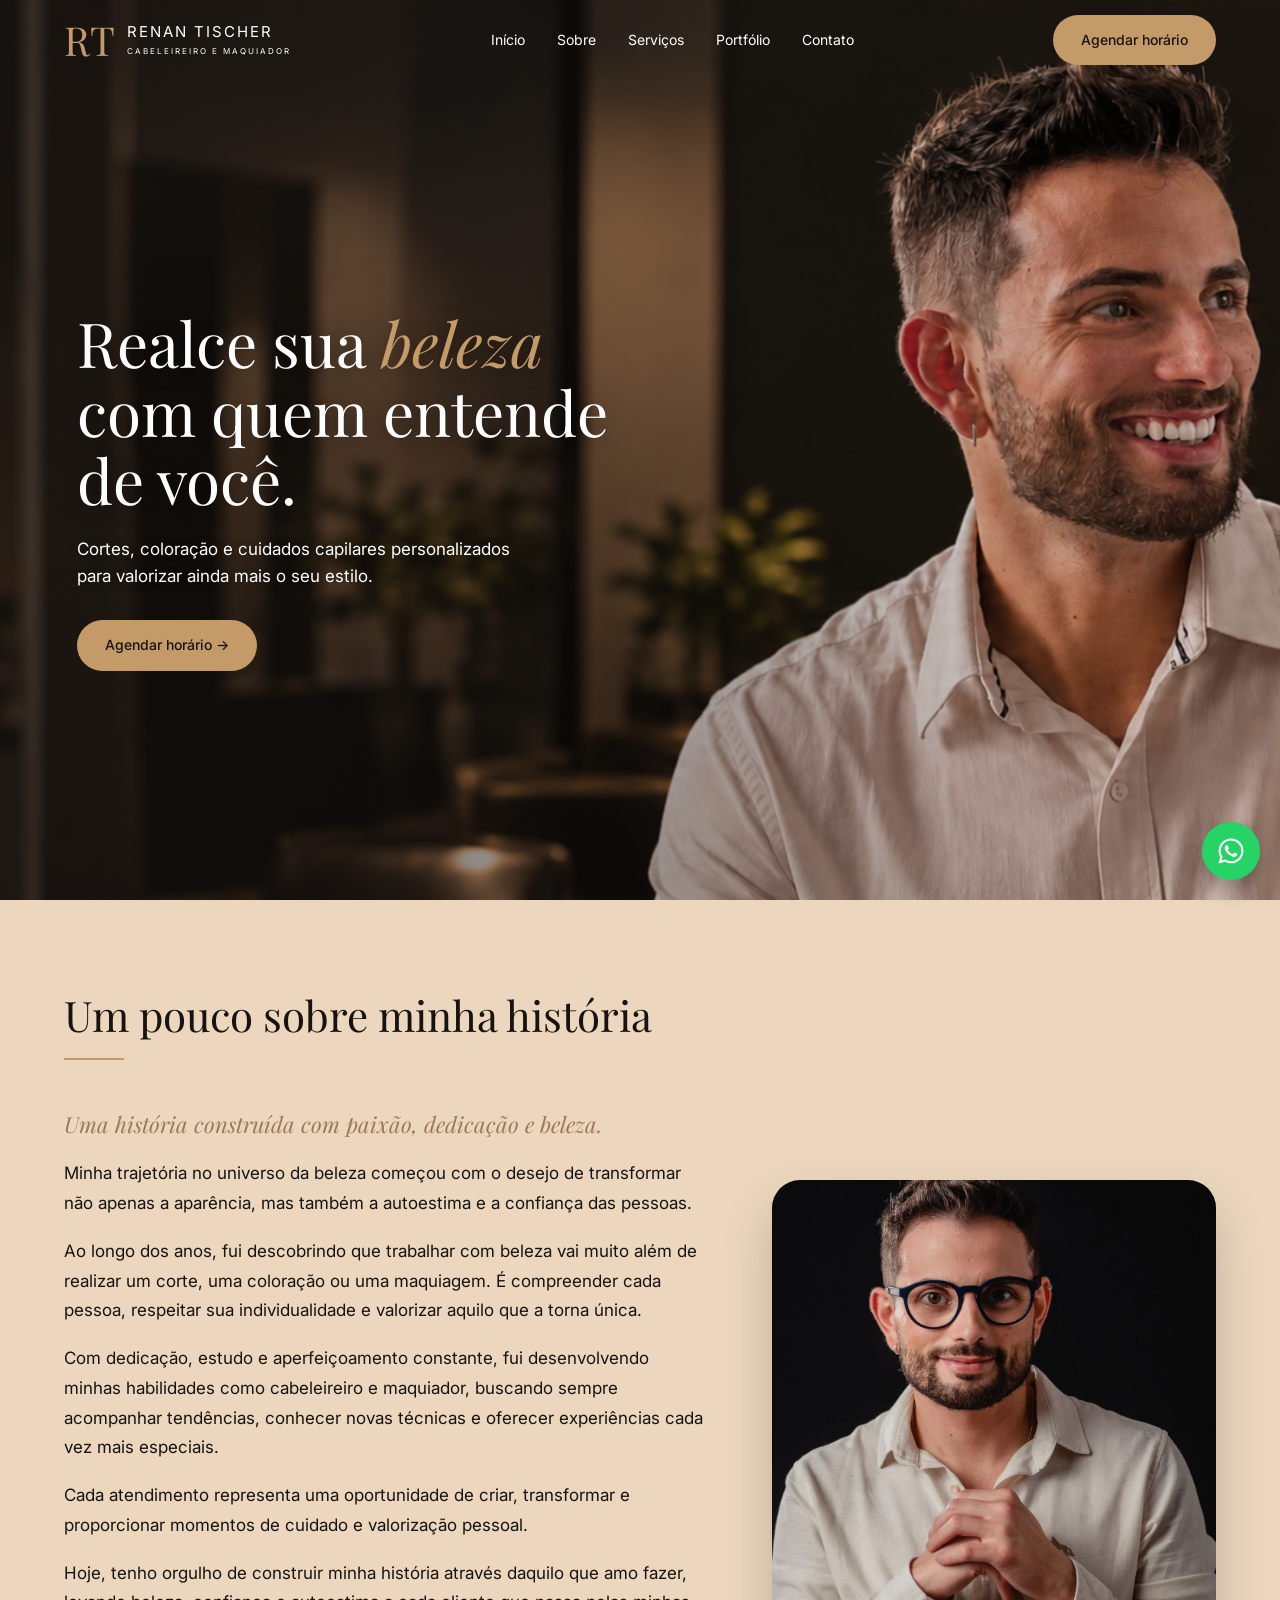
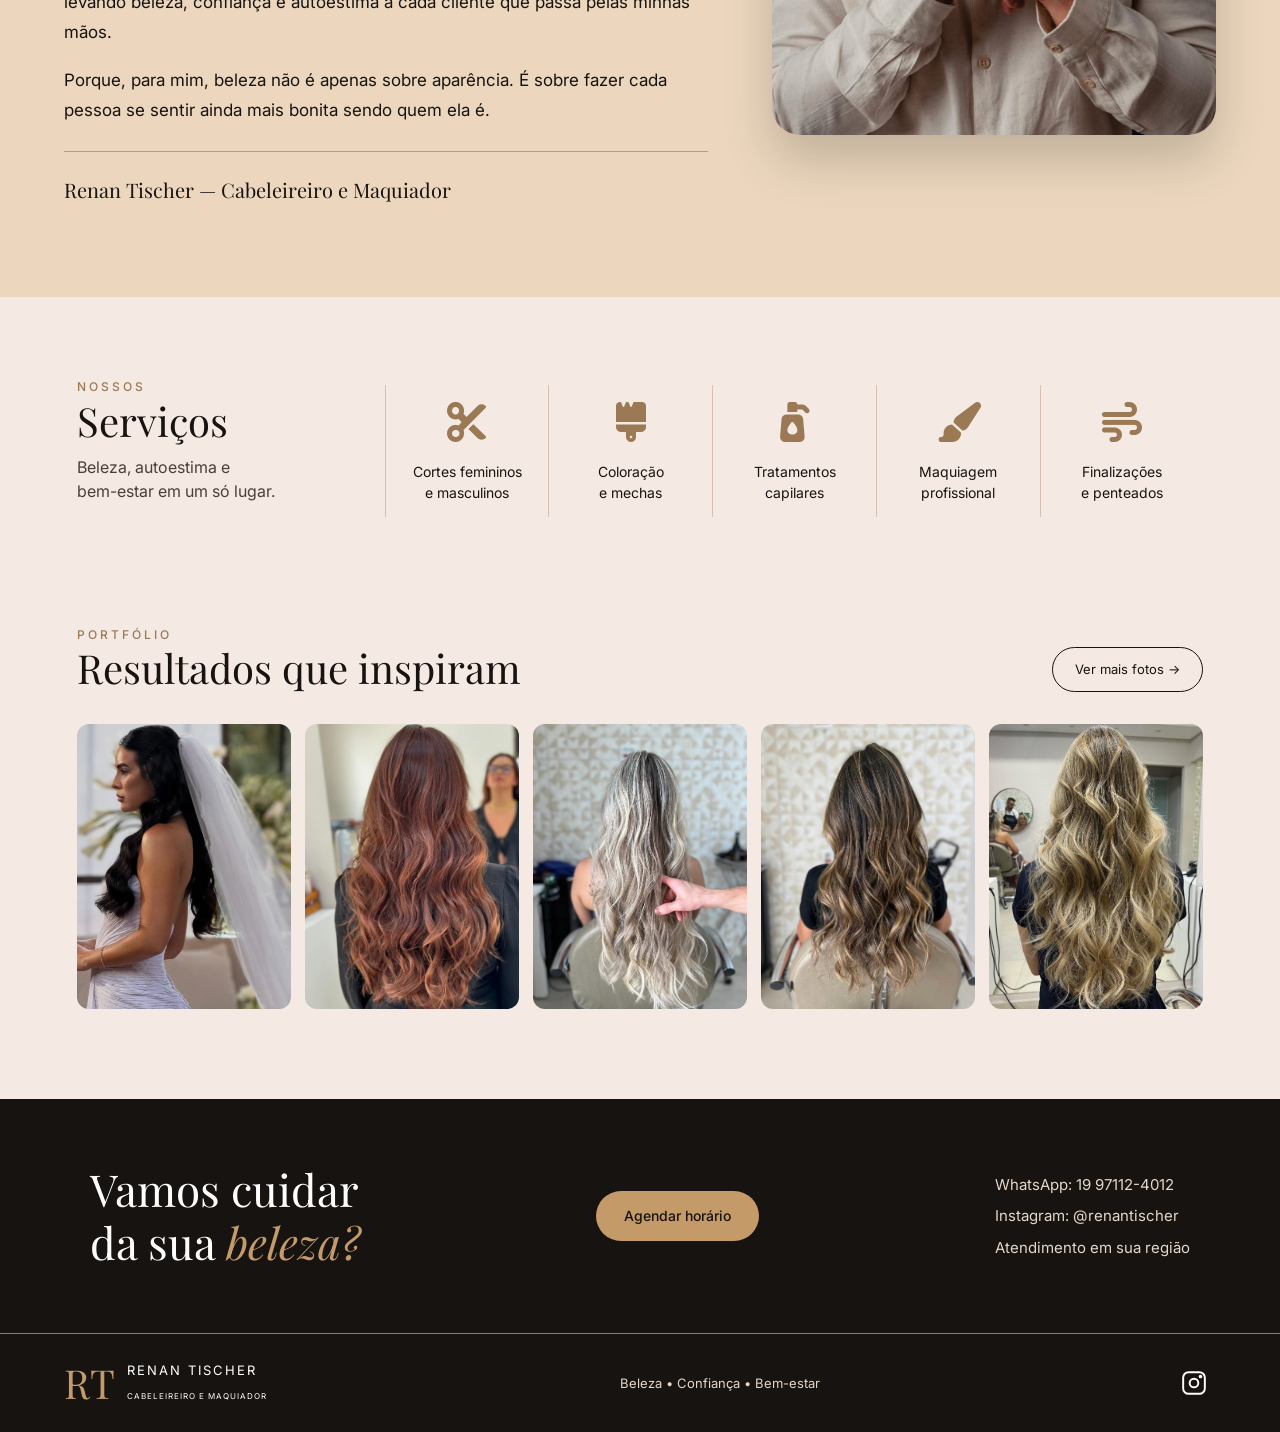
==== commit 7d9578fa: "mudanca icones  commit" ====
--- a/index.html
+++ b/index.html
@@ -6,6 +6,7 @@
     <title>Renan Tischer | Cabeleireiro e Maquiador</title>
     <meta name="description" content="Renan Tischer, cabeleireiro e maquiador. Cortes, coloração, tratamentos capilares, maquiagem profissional, finalizações e penteados. Agende seu horário pelo WhatsApp.">
     <meta name="theme-color" content="#171310">
+    <link rel="stylesheet" href="https://cdnjs.cloudflare.com/ajax/libs/font-awesome/6.5.2/css/all.min.css">
 
     <!-- Compartilhamento (WhatsApp, Instagram, Facebook) -->
     <meta property="og:type" content="website">
@@ -160,34 +161,47 @@
             <span>NOSSOS</span>
             <h2>Serviços</h2>
             <p>Beleza, autoestima e<br> bem-estar em um só lugar.</p>
-            <a href="#contato">Conheça todos os serviços →</a>
         </div>
 
         <div class="lista-servicos">
 
             <div class="servico">
-                <span aria-hidden="true">✂</span>
-                <p>Cortes femininos<br> e masculinos</p>
-            </div>
-
-            <div class="servico">
-                <span aria-hidden="true">♢</span>
-                <p>Coloração<br> e mechas</p>
-            </div>
-
-            <div class="servico">
-                <span aria-hidden="true">〰</span>
-                <p>Tratamentos<br> capilares</p>
-            </div>
-
-            <div class="servico">
-                <span aria-hidden="true">♧</span>
-                <p>Maquiagem<br> profissional</p>
-            </div>
-
-            <div class="servico">
-                <span aria-hidden="true">〽</span>
-                <p>Finalizações<br> e penteados</p>
+                <span aria-hidden="true">
+                    <i class="fa-solid fa-scissors"></i>
+                </span>
+                <p>Cortes femininos<br>e masculinos</p>
+            </div>
+
+            <!-- Coloração e mechas -->
+            <div class="servico">
+                <span aria-hidden="true">
+                    <i class="fa-solid fa-brush"></i>
+                </span>
+                <p>Coloração<br>e mechas</p>
+            </div>
+
+            <!-- Tratamentos capilares -->
+            <div class="servico">
+                <span aria-hidden="true">
+                    <i class="fa-solid fa-pump-soap"></i>
+                </span>
+                <p>Tratamentos<br>capilares</p>
+            </div>
+
+            <!-- Maquiagem profissional -->
+            <div class="servico">
+                <span aria-hidden="true">
+                    <i class="fa-solid fa-paintbrush"></i>
+                </span>
+                <p>Maquiagem<br>profissional</p>
+            </div>
+
+            <!-- Finalizações e penteados -->
+            <div class="servico">
+                <span aria-hidden="true">
+                    <i class="fa-solid fa-wind"></i>
+                </span>
+                <p>Finalizações<br>e penteados</p>
             </div>
 
         </div>
--- a/style.css
+++ b/style.css
@@ -371,6 +371,8 @@
 
 /* ---------- SERVIÇOS ---------- */
 
+
+
 .servicos {
     background: var(--creme);
     padding: 80px 6%;
@@ -582,6 +584,16 @@
 .instagram-link:hover {
     color: var(--dourado);
     transform: scale(1.1);
+}
+
+/* Cor dos links do WhatsApp no footer */
+footer a,
+footer a:link,
+footer a:visited,
+footer a:hover,
+footer a:active {
+    color: #ffffff !important;
+    text-decoration: none !important;
 }
 
 /* ---------- BOTÃO FLUTUANTE DO WHATSAPP ---------- */
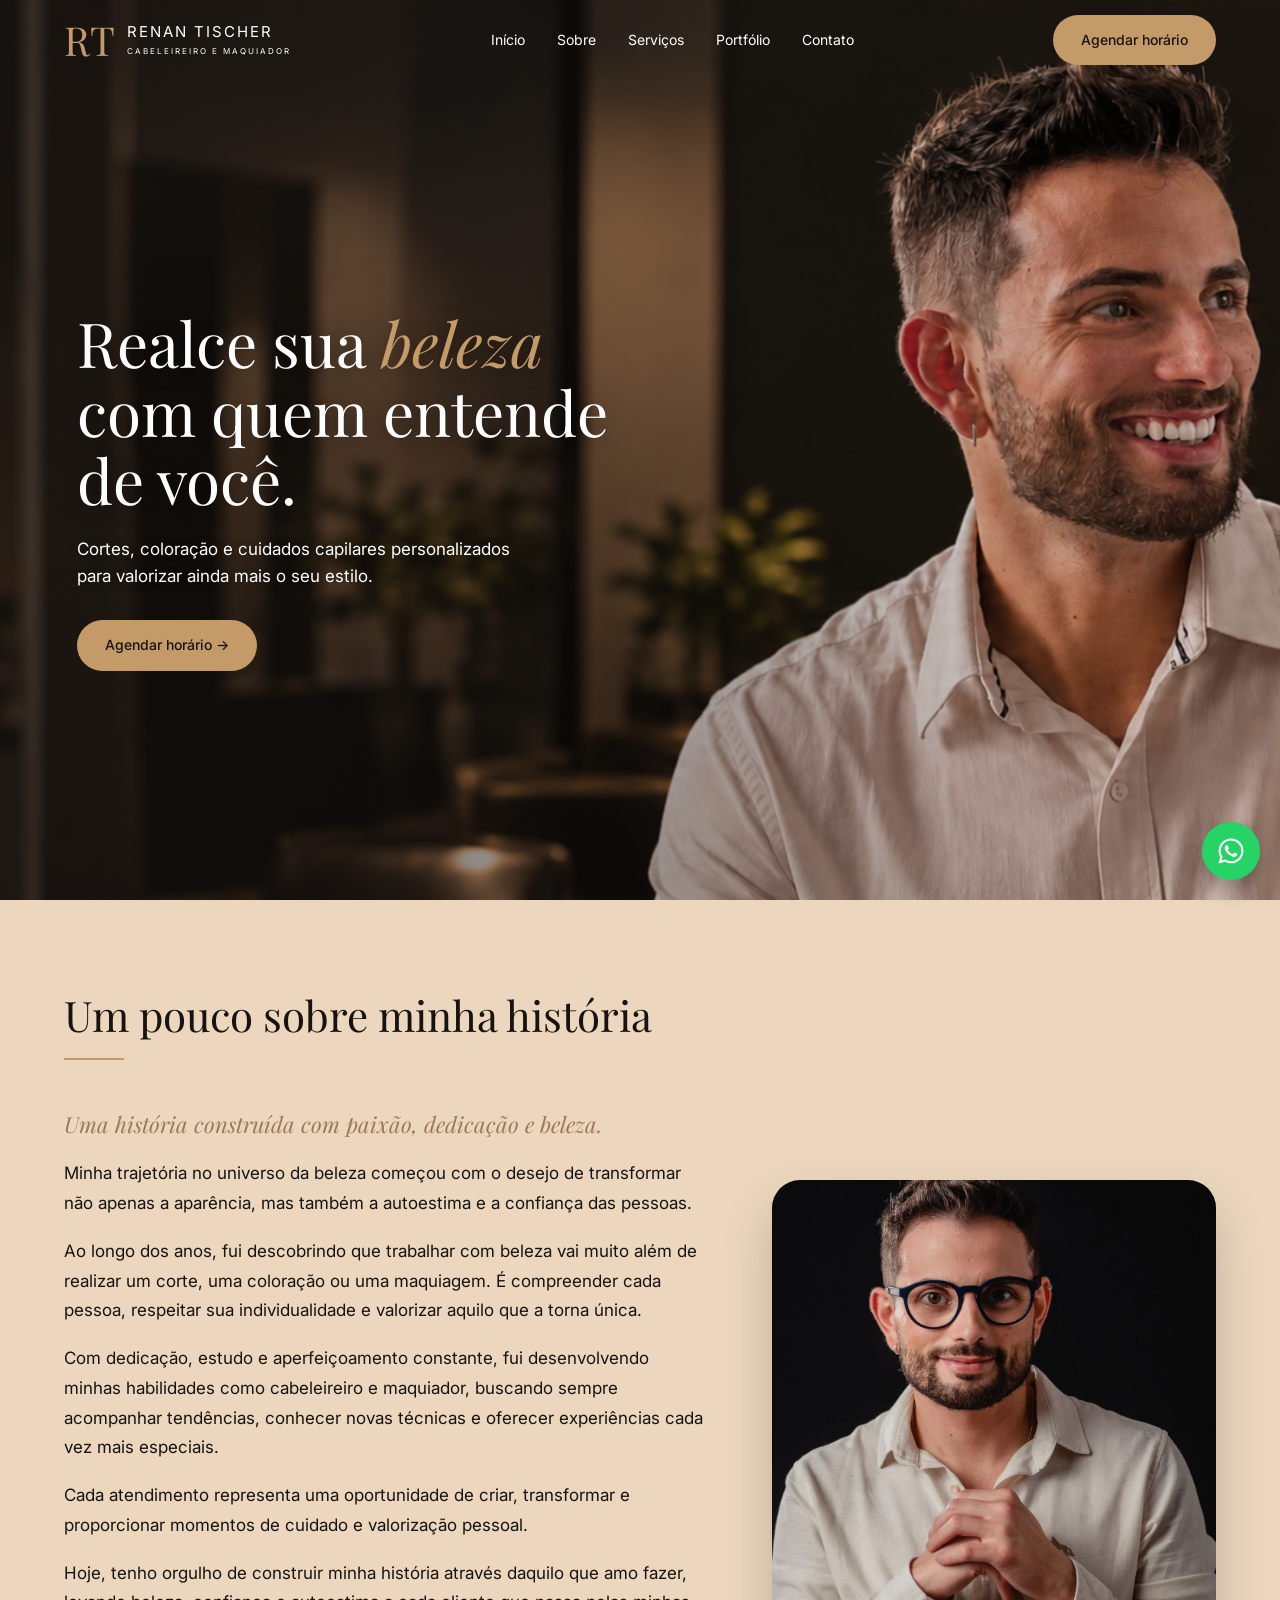
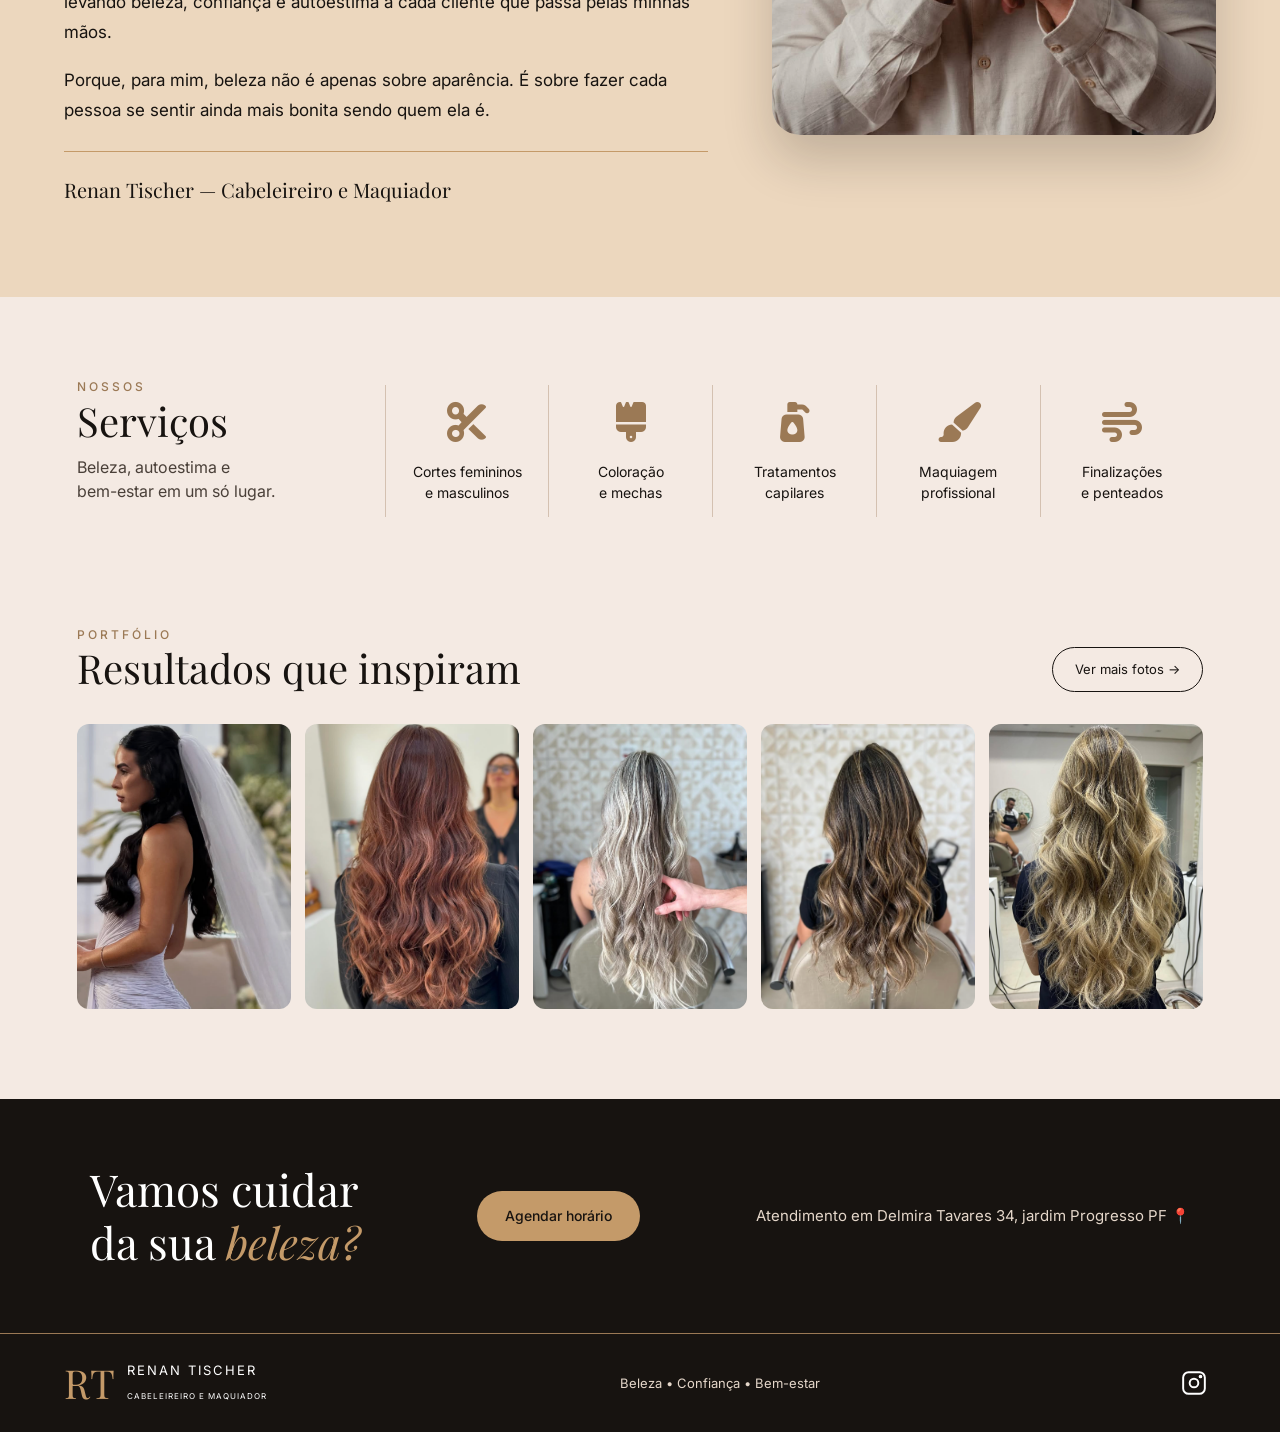
==== commit a3535f77: "mudanca local" ====
--- a/index.html
+++ b/index.html
@@ -243,9 +243,7 @@
         </a>
 
         <div class="informacoes">
-            <p>WhatsApp: 19 97112-4012</p>
-            <p>Instagram: @renantischer</p>
-            <p>Atendimento em sua região</p>
+            <p>Atendimento em Delmira Tavares 34, jardim Progresso PF 📍</p>
         </div>
 
     </section>
